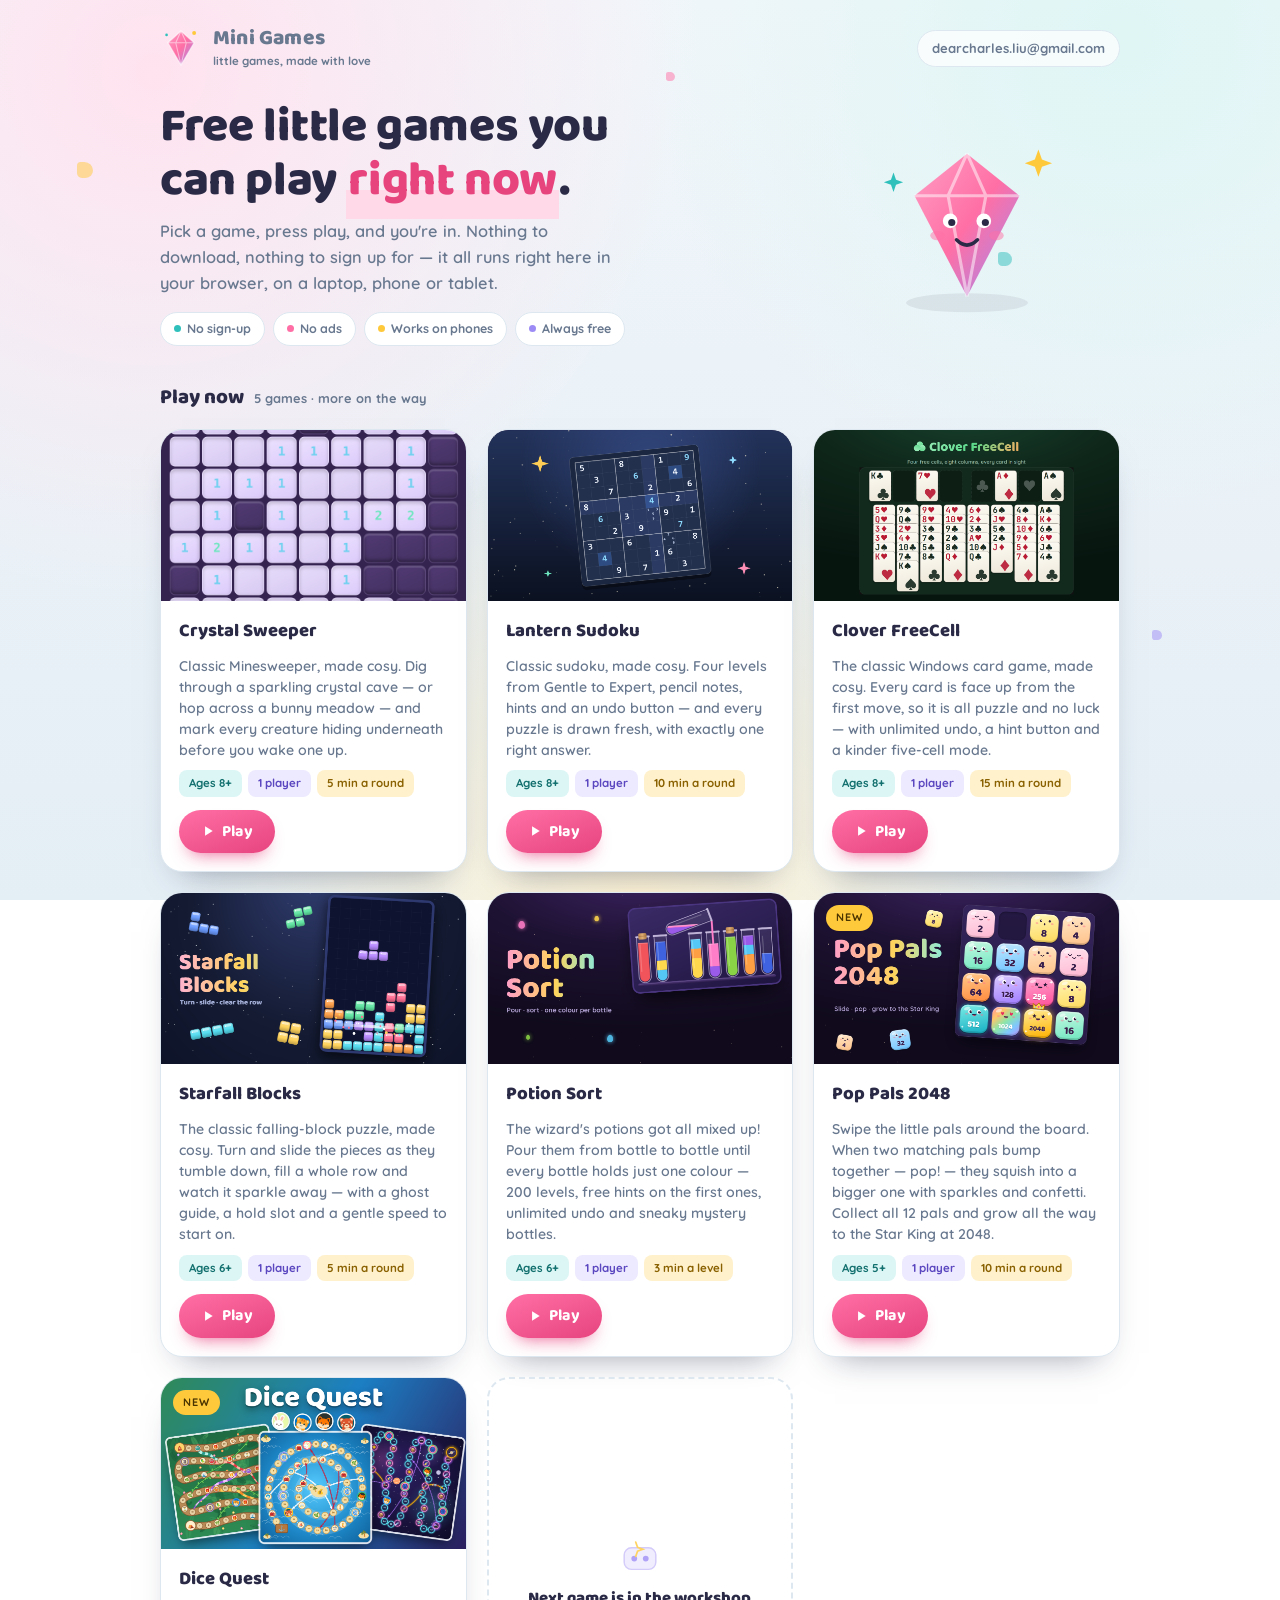
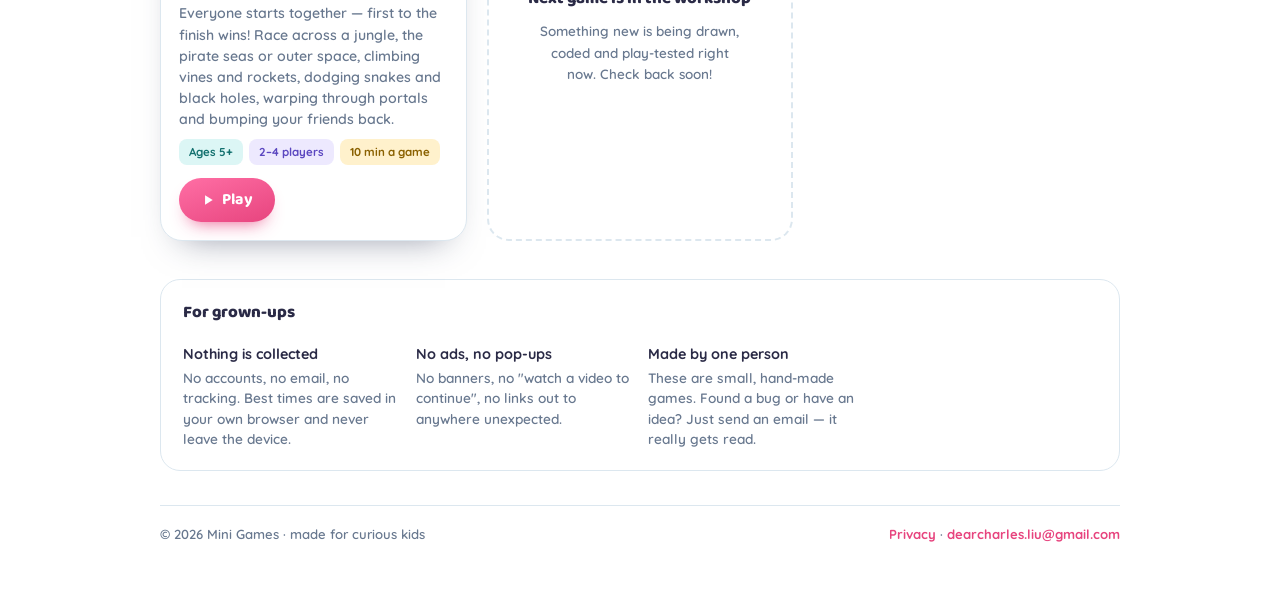
==== index.html @ 4cab84db "Add new game "Dice Quest": race-to-the-finish board game for 2–4 players Everyone starts together an" ====
<!doctype html>
<html lang="en">
<head>
<meta charset="utf-8">
<meta name="viewport" content="width=device-width, initial-scale=1, viewport-fit=cover">
<title>Mini Games — free little games to play right now</title>
<meta name="description" content="A tiny arcade of free browser games for curious kids. No sign-up, no ads, nothing to download — just pick a game and play.">
<meta name="theme-color" content="#F3F7FA">
<link rel="icon" href="/assets/favicon.png">
<link rel="manifest" href="/manifest.webmanifest">
<link rel="apple-touch-icon" href="/assets/favicon.png">
<link rel="canonical" href="https://games.dearcharles.cn/">
<meta property="og:type" content="website">
<meta property="og:title" content="Mini Games — free little games to play right now">
<meta property="og:description" content="A tiny arcade of free browser games for curious kids. No sign-up, no ads, nothing to download.">
<meta property="og:url" content="https://games.dearcharles.cn/">
<meta property="og:image" content="https://games.dearcharles.cn/assets/og-cover.png">
<meta name="twitter:card" content="summary_large_image">
<link rel="preconnect" href="https://fonts.googleapis.com">
<link rel="preconnect" href="https://fonts.gstatic.com" crossorigin>
<link href="https://fonts.googleapis.com/css2?family=Baloo+2:wght@600;700;800&family=Quicksand:wght@500;600;700&display=swap" rel="stylesheet">
<style>
  :root{
    --bg:#F1F6FA;
    --bg-deep:#E4EEF5;
    --card:#FFFFFF;
    --ink:#2A2A46;
    --muted:#68788F;
    --line:#DCE7EF;
    --pink:#FF6FA5;
    --pink-deep:#E7447E;
    --teal:#2FC0BC;
    --teal-soft:#DCF6F5;
    --sun:#FFC93C;
    --sun-soft:#FFF1CC;
    --lilac:#9D8BF5;
    --lilac-soft:#EDE9FE;
    --shadow:0 18px 34px -22px rgba(40,50,80,.55);
    --display:'Baloo 2', 'PingFang SC', 'Microsoft YaHei', system-ui, sans-serif;
    --body:'Quicksand', 'PingFang SC', 'Microsoft YaHei', system-ui, sans-serif;
    color-scheme:light;
  }

  *{ box-sizing:border-box; }
  html{ scroll-behavior:smooth; }
  body{
    margin:0;
    min-height:100vh;
    color:var(--ink);
    font-family:var(--body);
    font-weight:600;
    line-height:1.6;
    -webkit-font-smoothing:antialiased;
    background:
      radial-gradient(circle at 12% 8%, #FFE3EF 0%, transparent 38%),
      radial-gradient(circle at 88% 4%, #DFF6F5 0%, transparent 34%),
      radial-gradient(circle at 50% 100%, #FFF4D6 0%, transparent 42%),
      linear-gradient(180deg, var(--bg) 0%, var(--bg-deep) 100%);
    background-attachment:fixed;
  }

  /* floating confetti shapes, purely decorative */
  .confetti{ position:fixed; inset:0; pointer-events:none; z-index:0; overflow:hidden; }
  .confetti i{
    position:absolute; display:block; opacity:.5;
    border-radius:30% 70% 60% 40%;
  }
  @media (prefers-reduced-motion:no-preference){
    .confetti i{ animation:drift 9s ease-in-out infinite; }
  }
  @keyframes drift{
    0%,100%{ transform:translateY(0) rotate(0deg); }
    50%{ transform:translateY(-14px) rotate(12deg); }
  }

  .shell{ position:relative; z-index:1; max-width:1000px; margin:0 auto; padding:26px 20px 60px; }

  /* ---------- header ---------- */
  .masthead{ display:flex; align-items:center; justify-content:space-between; gap:16px; flex-wrap:wrap; }
  .brand{ display:flex; align-items:center; gap:11px; text-decoration:none; color:inherit; }
  .brand svg{ width:42px; height:42px; flex:none; }
  .brand b{ font-family:var(--display); font-weight:800; font-size:1.32rem; letter-spacing:.2px; }
  .brand span{ display:block; font-size:.72rem; color:var(--muted); font-weight:700; margin-top:-4px; }
  .masthead .mail{
    text-decoration:none; color:var(--muted); font-size:.82rem; font-weight:700;
    border:1px solid var(--line); background:rgba(255,255,255,.7);
    padding:7px 14px; border-radius:999px;
    transition:color .15s ease, border-color .15s ease, transform .15s ease;
  }
  .masthead .mail:hover{ color:var(--pink-deep); border-color:var(--pink); transform:translateY(-1px); }

  /* ---------- hero ---------- */
  .hero{
    margin:30px 0 8px;
    display:grid; grid-template-columns:1.35fr .65fr; gap:20px; align-items:center;
  }
  .hero h1{
    font-family:var(--display); font-weight:800;
    font-size:clamp(1.9rem, 5.2vw, 3rem); line-height:1.12; margin:0 0 10px;
    letter-spacing:-.4px; text-wrap:balance;
  }
  .hero h1 em{
    font-style:normal; color:var(--pink-deep);
    background:linear-gradient(180deg, transparent 62%, #FFD9E7 62%);
    padding:0 2px;
  }
  .hero p{ margin:0 0 16px; color:var(--muted); font-size:1.02rem; max-width:46ch; }
  .badges{ display:flex; flex-wrap:wrap; gap:8px; list-style:none; margin:0; padding:0; }
  .badges li{
    font-size:.78rem; font-weight:700; padding:6px 13px; border-radius:999px;
    background:#fff; border:1px solid var(--line); color:var(--muted);
    display:flex; align-items:center; gap:6px;
  }
  .badges li::before{ content:""; width:7px; height:7px; border-radius:50%; background:var(--teal); }
  .badges li:nth-child(2)::before{ background:var(--pink); }
  .badges li:nth-child(3)::before{ background:var(--sun); }
  .badges li:nth-child(4)::before{ background:var(--lilac); }
  .hero-art{ display:flex; justify-content:center; }
  .hero-art svg{ width:100%; max-width:210px; height:auto; }

  /* ---------- game grid ---------- */
  .row-title{
    display:flex; align-items:baseline; gap:10px; margin:36px 0 14px;
  }
  .row-title h2{ font-family:var(--display); font-weight:800; font-size:1.28rem; margin:0; }
  .row-title span{ font-size:.8rem; color:var(--muted); font-weight:700; }

  .grid{
    display:grid; gap:20px;
    grid-template-columns:repeat(auto-fill, minmax(280px, 1fr));
  }
  .game{
    background:var(--card); border:1px solid var(--line); border-radius:22px;
    overflow:hidden; box-shadow:var(--shadow);
    display:flex; flex-direction:column;
    text-decoration:none; color:inherit;
    transition:transform .18s ease, box-shadow .18s ease;
  }
  .game:hover{ transform:translateY(-5px) rotate(-.5deg); box-shadow:0 26px 40px -24px rgba(40,50,80,.6); }
  .game:focus-visible{ outline:3px solid var(--pink); outline-offset:3px; }
  .thumb{ position:relative; aspect-ratio:16/9; background:#241640; overflow:hidden; }
  .thumb img{ width:100%; height:100%; object-fit:cover; display:block; }
  .tag{
    position:absolute; top:12px; left:12px;
    font-size:.68rem; font-weight:700; letter-spacing:.08em; text-transform:uppercase;
    background:var(--sun); color:#4A3400; padding:4px 10px; border-radius:999px;
  }
  .game-body{ padding:16px 18px 18px; display:flex; flex-direction:column; gap:9px; flex:1; }
  .game-body h3{ font-family:var(--display); font-weight:800; font-size:1.15rem; margin:0; }
  .game-body p{ margin:0; font-size:.88rem; color:var(--muted); line-height:1.5; flex:1; }
  .facts{ display:flex; flex-wrap:wrap; gap:6px; list-style:none; margin:0; padding:0; }
  .facts li{
    font-size:.72rem; font-weight:700; padding:4px 10px; border-radius:8px;
    background:var(--teal-soft); color:#12706E;
  }
  .facts li:nth-child(2){ background:var(--lilac-soft); color:#5B47C0; }
  .facts li:nth-child(3){ background:var(--sun-soft); color:#8A6100; }
  .play{
    margin-top:4px; align-self:flex-start;
    background:linear-gradient(160deg, var(--pink) 0%, var(--pink-deep) 100%);
    color:#fff; font-family:var(--display); font-weight:700; font-size:1rem;
    padding:9px 22px; border-radius:999px;
    box-shadow:0 10px 18px -10px rgba(231,68,126,.9);
    display:inline-flex; align-items:center; gap:7px;
  }
  .game:hover .play{ transform:scale(1.03); }
  .play svg{ width:14px; height:14px; }

  .soon{
    border:2px dashed var(--line); background:rgba(255,255,255,.55); box-shadow:none;
    display:flex; flex-direction:column; align-items:center; justify-content:center;
    text-align:center; padding:34px 22px; gap:8px; min-height:230px;
  }
  .soon svg{ width:46px; height:46px; opacity:.8; }
  .soon h3{ font-family:var(--display); font-weight:800; font-size:1.05rem; margin:0; }
  .soon p{ margin:0; font-size:.84rem; color:var(--muted); max-width:26ch; }

  /* ---------- parents strip ---------- */
  .parents{
    margin-top:38px; background:#fff; border:1px solid var(--line);
    border-radius:20px; padding:20px 22px;
    display:grid; grid-template-columns:repeat(auto-fit,minmax(190px,1fr)); gap:16px;
  }
  .parents h2{
    grid-column:1/-1; font-family:var(--display); font-weight:800;
    font-size:1.05rem; margin:0;
  }
  .parents div p{ margin:0; font-size:.85rem; color:var(--muted); line-height:1.5; }
  .parents div b{ display:block; color:var(--ink); font-size:.9rem; margin-bottom:2px; }

  /* ---------- footer ---------- */
  footer{
    margin-top:34px; padding-top:18px; border-top:1px solid var(--line);
    display:flex; flex-wrap:wrap; gap:10px 18px; align-items:center; justify-content:space-between;
    font-size:.82rem; color:var(--muted);
  }
  footer a{ color:var(--pink-deep); text-decoration:none; font-weight:700; }
  footer a:hover{ text-decoration:underline; }

  @media (max-width:720px){
    .hero{ grid-template-columns:1fr; }
    .hero-art{ order:-1; }
    .hero-art svg{ max-width:150px; }
  }
</style>
</head>
<body>

<div class="confetti" aria-hidden="true">
  <i style="left:6%;top:18%;width:16px;height:16px;background:#FFC93C;animation-delay:.2s"></i>
  <i style="left:22%;top:64%;width:11px;height:11px;background:#FF6FA5;animation-delay:1.4s"></i>
  <i style="left:78%;top:28%;width:14px;height:14px;background:#2FC0BC;animation-delay:.8s"></i>
  <i style="left:90%;top:70%;width:10px;height:10px;background:#9D8BF5;animation-delay:2.1s"></i>
  <i style="left:52%;top:8%;width:9px;height:9px;background:#FF6FA5;animation-delay:1.1s"></i>
</div>

<div class="shell">

  <header class="masthead">
    <a class="brand" href="/">
      <svg viewBox="0 0 64 64" aria-hidden="true">
        <defs>
          <linearGradient id="gem" x1="0" y1="0" x2="1" y2="1">
            <stop offset="0" stop-color="#FF9EC4"/><stop offset="0.5" stop-color="#FF6FA5"/><stop offset="1" stop-color="#9D8BF5"/>
          </linearGradient>
        </defs>
        <path d="M32 6 L52 24 L32 58 L12 24 Z" fill="url(#gem)"/>
        <path d="M32 6 L52 24 L32 58 L12 24 Z" fill="none" stroke="#fff" stroke-opacity=".55" stroke-width="2"/>
        <path d="M12 24 H52 M32 6 L24 24 L32 58 M32 6 L40 24 L32 58" stroke="#fff" stroke-opacity=".5" stroke-width="1.6" fill="none"/>
        <circle cx="52" cy="9" r="3" fill="#FFC93C"/>
        <circle cx="10" cy="12" r="2" fill="#2FC0BC"/>
      </svg>
      <span>
        <b>Mini Games</b>
        <span>little games, made with love</span>
      </span>
    </a>
    <a class="mail" href="mailto:dearcharles.liu@gmail.com">dearcharles.liu@gmail.com</a>
  </header>

  <section class="hero">
    <div>
      <h1>Free little games you can play <em>right now</em>.</h1>
      <p>Pick a game, press play, and you're in. Nothing to download, nothing to sign up for — it all runs right here in your browser, on a laptop, phone or tablet.</p>
      <ul class="badges">
        <li>No sign-up</li>
        <li>No ads</li>
        <li>Works on phones</li>
        <li>Always free</li>
      </ul>
    </div>
    <div class="hero-art">
      <svg viewBox="0 0 200 200" aria-hidden="true">
        <ellipse cx="100" cy="176" rx="58" ry="9" fill="#2A2A46" opacity=".08"/>
        <path d="M100 34 L150 74 L100 170 L50 74 Z" fill="url(#gem)"/>
        <path d="M50 74 H150 M100 34 L82 74 L100 170 M100 34 L118 74 L100 170" stroke="#fff" stroke-opacity=".5" stroke-width="3" fill="none"/>
        <circle cx="84" cy="98" r="7" fill="#fff"/><circle cx="116" cy="98" r="7" fill="#fff"/>
        <circle cx="85.5" cy="99.5" r="3.4" fill="#2A2A46"/><circle cx="117.5" cy="99.5" r="3.4" fill="#2A2A46"/>
        <path d="M90 116 Q100 126 110 116" stroke="#2A2A46" stroke-width="3.4" fill="none" stroke-linecap="round"/>
        <ellipse cx="72" cy="112" rx="7" ry="4.5" fill="#FF6FA5" opacity=".5"/>
        <ellipse cx="128" cy="112" rx="7" ry="4.5" fill="#FF6FA5" opacity=".5"/>
        <path d="M168 30 l3.4 9.6 9.6 3.4 -9.6 3.4 -3.4 9.6 -3.4 -9.6 -9.6 -3.4 9.6 -3.4 Z" fill="#FFC93C"/>
        <path d="M30 52 l2.4 6.8 6.8 2.4 -6.8 2.4 -2.4 6.8 -2.4 -6.8 -6.8 -2.4 6.8 -2.4 Z" fill="#2FC0BC"/>
      </svg>
    </div>
  </section>

  <div class="row-title">
    <h2>Play now</h2>
    <span>5 games · more on the way</span>
  </div>

  <div class="grid">

    <a class="game" href="/games/crystal-sweeper/">
      <div class="thumb">
        <img src="/games/crystal-sweeper/cover.png" alt="A crystal cave grid of purple stone tiles with coloured numbers" width="1200" height="675" loading="lazy">
      </div>
      <div class="game-body">
        <h3>Crystal Sweeper</h3>
        <p>Classic Minesweeper, made cosy. Dig through a sparkling crystal cave — or hop across a bunny meadow — and mark every creature hiding underneath before you wake one up.</p>
        <ul class="facts">
          <li>Ages 8+</li>
          <li>1 player</li>
          <li>5 min a round</li>
        </ul>
        <span class="play">
          <svg viewBox="0 0 24 24" aria-hidden="true"><path d="M7 4 L20 12 L7 20 Z" fill="currentColor"/></svg>
          Play
        </span>
      </div>
    </a>

    <a class="game" href="/games/sudoku/">
      <div class="thumb">
        <img src="/games/sudoku/cover.png" alt="A sudoku grid tipped at an angle under a starry night sky, one row and column lit up" width="1200" height="675" loading="lazy">
      </div>
      <div class="game-body">
        <h3>Lantern Sudoku</h3>
        <p>Classic sudoku, made cosy. Four levels from Gentle to Expert, pencil notes, hints and an undo button — and every puzzle is drawn fresh, with exactly one right answer.</p>
        <ul class="facts">
          <li>Ages 8+</li>
          <li>1 player</li>
          <li>10 min a round</li>
        </ul>
        <span class="play">
          <svg viewBox="0 0 24 24" aria-hidden="true"><path d="M7 4 L20 12 L7 20 Z" fill="currentColor"/></svg>
          Play
        </span>
      </div>
    </a>

    <a class="game" href="/games/freecell/">
      <div class="thumb">
        <img src="/games/freecell/cover.png" alt="A green felt FreeCell table: four free cells, four home piles and eight columns of cards" width="1200" height="675" loading="lazy">
      </div>
      <div class="game-body">
        <h3>Clover FreeCell</h3>
        <p>The classic Windows card game, made cosy. Every card is face up from the first move, so it is all puzzle and no luck — with unlimited undo, a hint button and a kinder five-cell mode.</p>
        <ul class="facts">
          <li>Ages 8+</li>
          <li>1 player</li>
          <li>15 min a round</li>
        </ul>
        <span class="play">
          <svg viewBox="0 0 24 24" aria-hidden="true"><path d="M7 4 L20 12 L7 20 Z" fill="currentColor"/></svg>
          Play
        </span>
      </div>
    </a>

    <a class="game" href="/games/starfall-blocks/">
      <div class="thumb">
        <img src="/games/starfall-blocks/cover.png" alt="A tilted night-sky game board stacked with glossy candy-coloured blocks, one row sparkling away" width="1200" height="675" loading="lazy">
      </div>
      <div class="game-body">
        <h3>Starfall Blocks</h3>
        <p>The classic falling-block puzzle, made cosy. Turn and slide the pieces as they tumble down, fill a whole row and watch it sparkle away — with a ghost guide, a hold slot and a gentle speed to start on.</p>
        <ul class="facts">
          <li>Ages 6+</li>
          <li>1 player</li>
          <li>5 min a round</li>
        </ul>
        <span class="play">
          <svg viewBox="0 0 24 24" aria-hidden="true"><path d="M7 4 L20 12 L7 20 Z" fill="currentColor"/></svg>
          Play
        </span>
      </div>
    </a>

    <a class="game" href="/games/potion-sort/">
      <div class="thumb">
        <img src="/games/potion-sort/cover.png" alt="A tilted shelf of glass bottles filled with layers of coloured potion, one bottle pouring pink into another" width="1200" height="675" loading="lazy">
      </div>
      <div class="game-body">
        <h3>Potion Sort</h3>
        <p>The wizard's potions got all mixed up! Pour them from bottle to bottle until every bottle holds just one colour — 200 levels, free hints on the first ones, unlimited undo and sneaky mystery bottles.</p>
        <ul class="facts">
          <li>Ages 6+</li>
          <li>1 player</li>
          <li>3 min a level</li>
        </ul>
        <span class="play">
          <svg viewBox="0 0 24 24" aria-hidden="true"><path d="M7 4 L20 12 L7 20 Z" fill="currentColor"/></svg>
          Play
        </span>
      </div>
    </a>

    <a class="game" href="/games/pop-pals-2048/">
      <div class="thumb">
        <img src="/games/pop-pals-2048/cover.png" alt="A tilted board of cute candy-coloured number tiles with smiling faces, a crowned golden 2048 tile in the corner" width="1200" height="675" loading="lazy">
        <span class="tag">New</span>
      </div>
      <div class="game-body">
        <h3>Pop Pals 2048</h3>
        <p>Swipe the little pals around the board. When two matching pals bump together — pop! — they squish into a bigger one with sparkles and confetti. Collect all 12 pals and grow all the way to the Star King at 2048.</p>
        <ul class="facts">
          <li>Ages 5+</li>
          <li>1 player</li>
          <li>10 min a round</li>
        </ul>
        <span class="play">
          <svg viewBox="0 0 24 24" aria-hidden="true"><path d="M7 4 L20 12 L7 20 Z" fill="currentColor"/></svg>
          Play
        </span>
      </div>
    </a>

    <a class="game" href="/games/dice-quest/">
      <div class="thumb">
        <img src="/games/dice-quest/cover.png" alt="Three colourful race boards side by side: a jungle trail with snakes and vines, a spiral of islands in a pirate sea, and a glowing route through outer space" width="1200" height="675" loading="lazy">
        <span class="tag">New</span>
      </div>
      <div class="game-body">
        <h3>Dice Quest</h3>
        <p>Everyone starts together — first to the finish wins! Race across a jungle, the pirate seas or outer space, climbing vines and rockets, dodging snakes and black holes, warping through portals and bumping your friends back.</p>
        <ul class="facts">
          <li>Ages 5+</li>
          <li>2–4 players</li>
          <li>10 min a game</li>
        </ul>
        <span class="play">
          <svg viewBox="0 0 24 24" aria-hidden="true"><path d="M7 4 L20 12 L7 20 Z" fill="currentColor"/></svg>
          Play
        </span>
      </div>
    </a>

    <div class="game soon">
      <svg viewBox="0 0 64 64" aria-hidden="true">
        <rect x="10" y="22" width="44" height="30" rx="10" fill="#EDE9FE" stroke="#C9BEF9" stroke-width="2"/>
        <circle cx="24" cy="37" r="4" fill="#9D8BF5"/><circle cx="40" cy="37" r="4" fill="#9D8BF5"/>
        <path d="M26 14 l2.6 7.4 7.4 2.6 -7.4 2.6 -2.6 7.4" fill="none" stroke="#FFC93C" stroke-width="2.4" stroke-linecap="round"/>
      </svg>
      <h3>Next game is in the workshop</h3>
      <p>Something new is being drawn, coded and play-tested right now. Check back soon!</p>
    </div>

  </div>

  <section class="parents">
    <h2>For grown-ups</h2>
    <div>
      <b>Nothing is collected</b>
      <p>No accounts, no email, no tracking. Best times are saved in your own browser and never leave the device.</p>
    </div>
    <div>
      <b>No ads, no pop-ups</b>
      <p>No banners, no "watch a video to continue", no links out to anywhere unexpected.</p>
    </div>
    <div>
      <b>Made by one person</b>
      <p>These are small, hand-made games. Found a bug or have an idea? Just send an email — it really gets read.</p>
    </div>
  </section>

  <footer>
    <span>© <span id="year">2026</span> Mini Games · made for curious kids</span>
    <span><a href="/privacy.html">Privacy</a> · <a href="mailto:dearcharles.liu@gmail.com">dearcharles.liu@gmail.com</a></span>
  </footer>

</div>

<script>document.getElementById('year').textContent = new Date().getFullYear();</script>
<script>if ('serviceWorker' in navigator) window.addEventListener('load', function(){ navigator.serviceWorker.register('/sw.js').catch(function(){}); });</script>
</body>
</html>
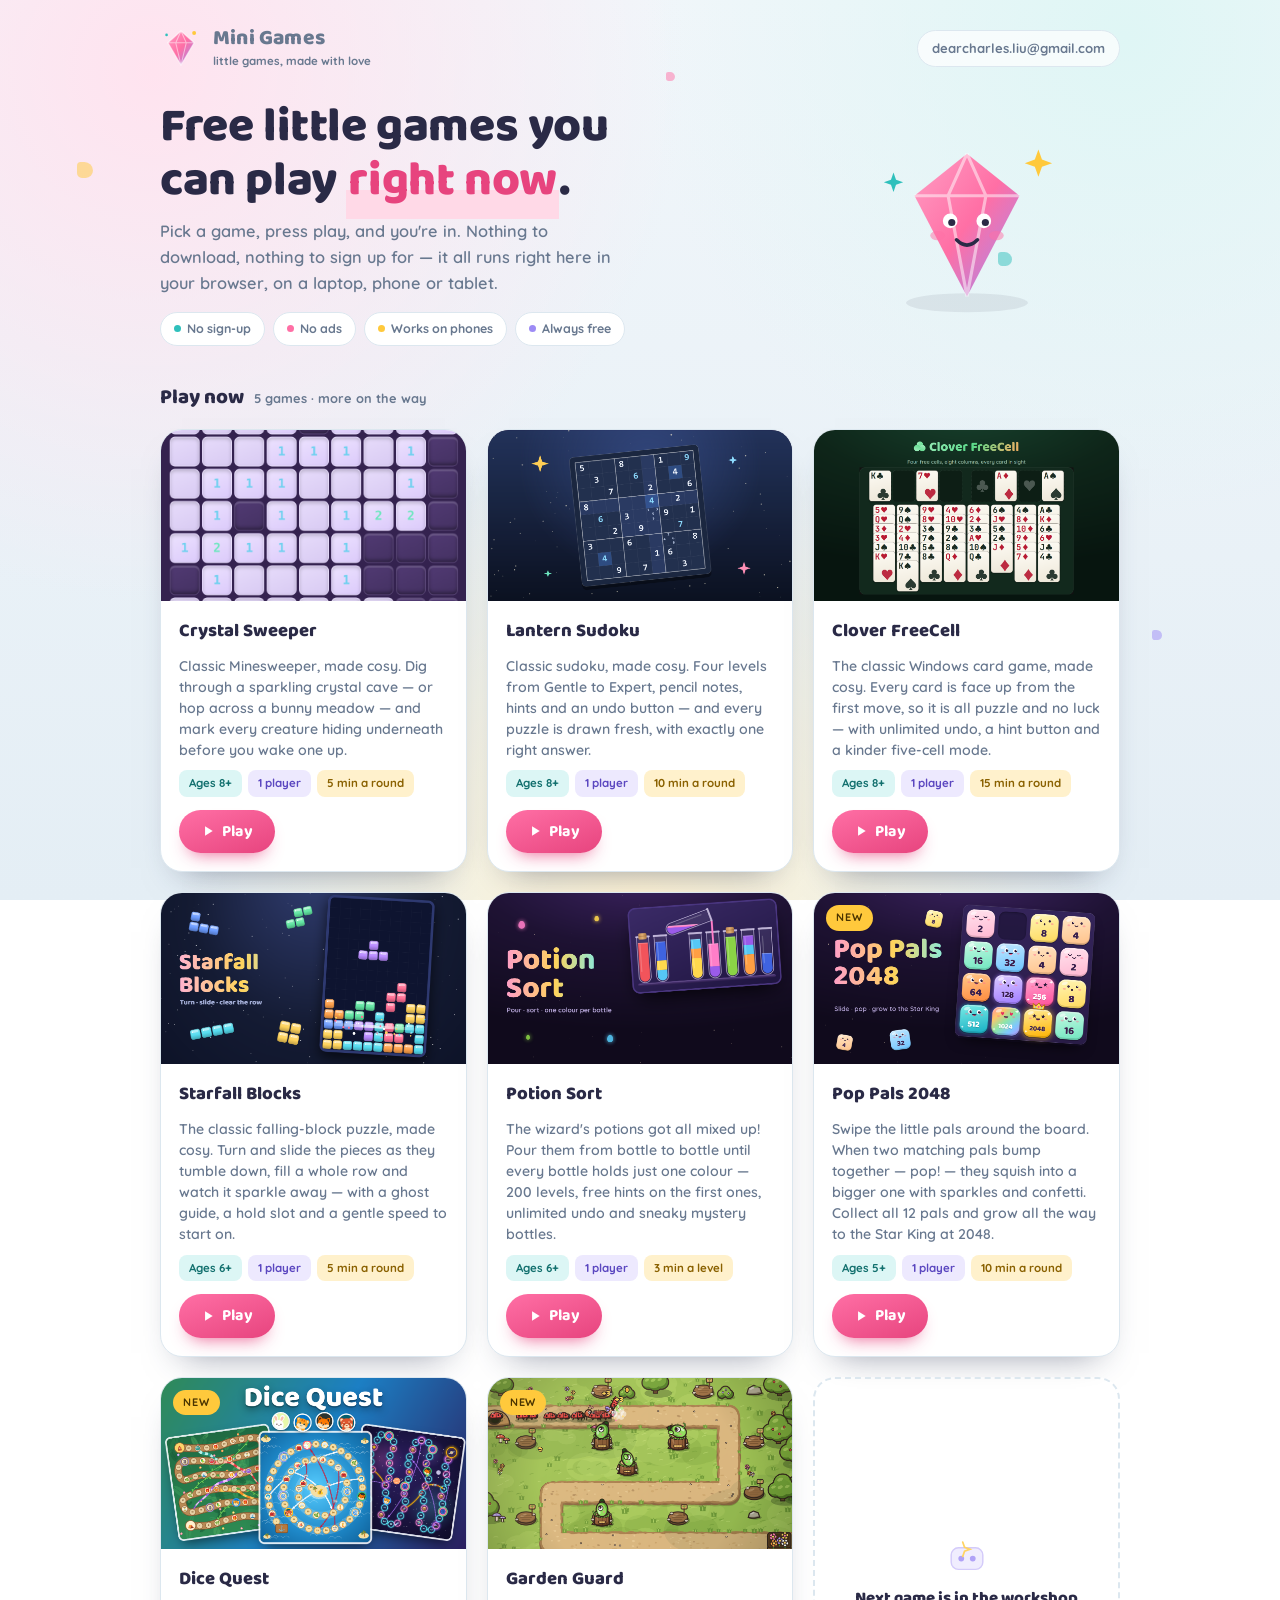
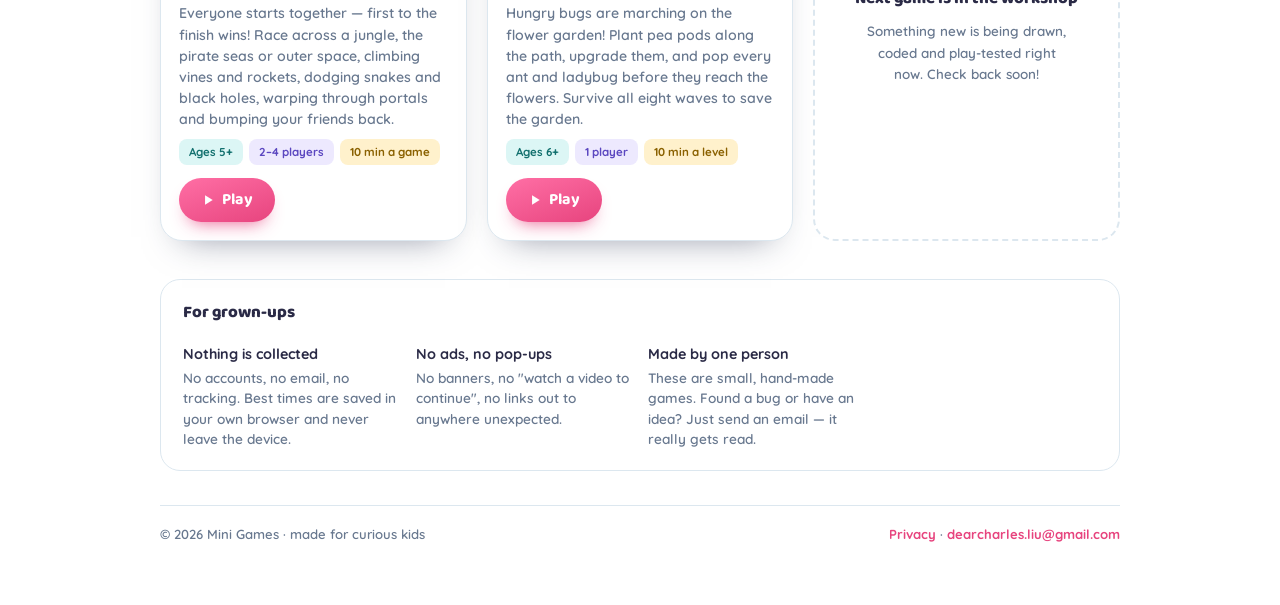
==== commit f8977fca: "Refactor code structure for improved readability and maintainability" ====
--- a/index.html
+++ b/index.html
@@ -407,6 +407,26 @@
       </div>
     </a>
 
+    <a class="game" href="/games/garden-guard/">
+      <div class="thumb">
+        <img src="/games/garden-guard/cover.png" alt="A sunny garden path where a line of red ladybugs marches past smiling green pea-pod towers in wooden barrels, heading for a box of flowers" width="1200" height="675" loading="lazy">
+        <span class="tag">New</span>
+      </div>
+      <div class="game-body">
+        <h3>Garden Guard</h3>
+        <p>Hungry bugs are marching on the flower garden! Plant pea pods along the path, upgrade them, and pop every ant and ladybug before they reach the flowers. Survive all eight waves to save the garden.</p>
+        <ul class="facts">
+          <li>Ages 6+</li>
+          <li>1 player</li>
+          <li>10 min a level</li>
+        </ul>
+        <span class="play">
+          <svg viewBox="0 0 24 24" aria-hidden="true"><path d="M7 4 L20 12 L7 20 Z" fill="currentColor"/></svg>
+          Play
+        </span>
+      </div>
+    </a>
+
     <div class="game soon">
       <svg viewBox="0 0 64 64" aria-hidden="true">
         <rect x="10" y="22" width="44" height="30" rx="10" fill="#EDE9FE" stroke="#C9BEF9" stroke-width="2"/>
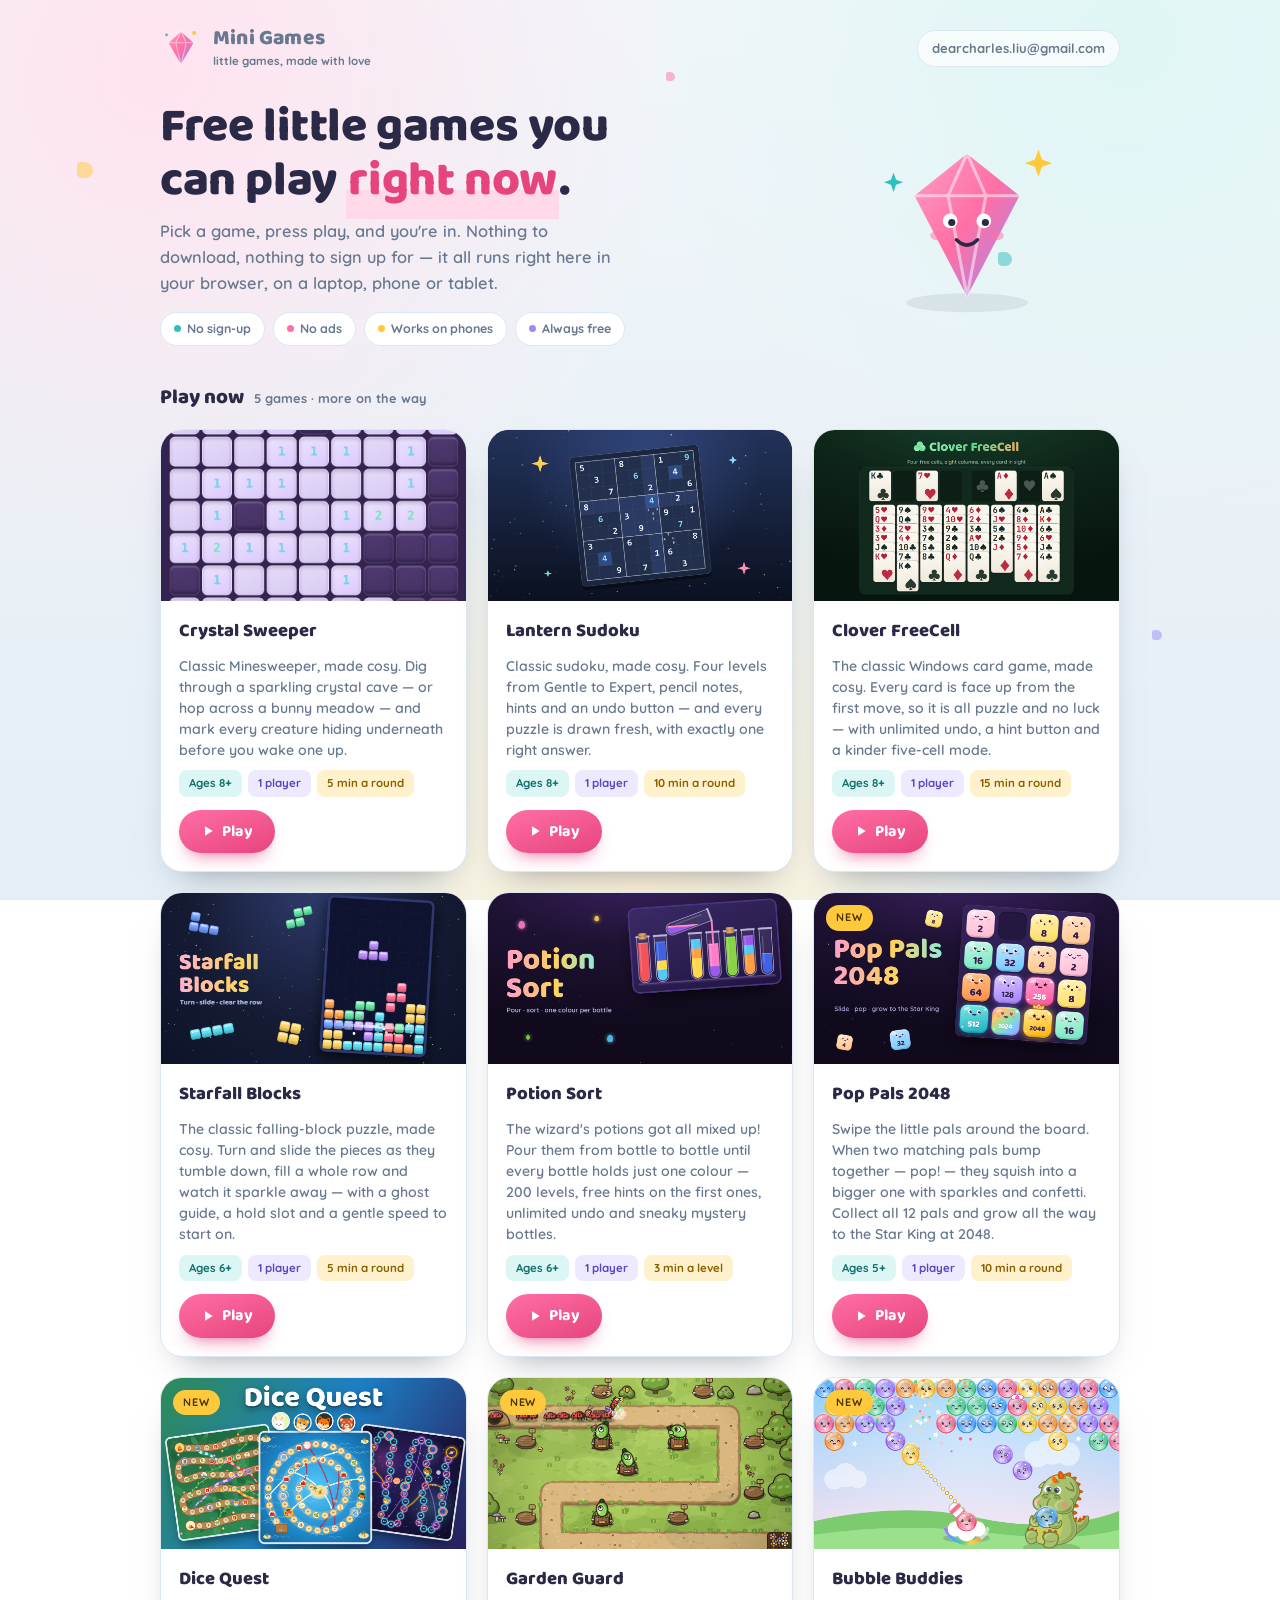
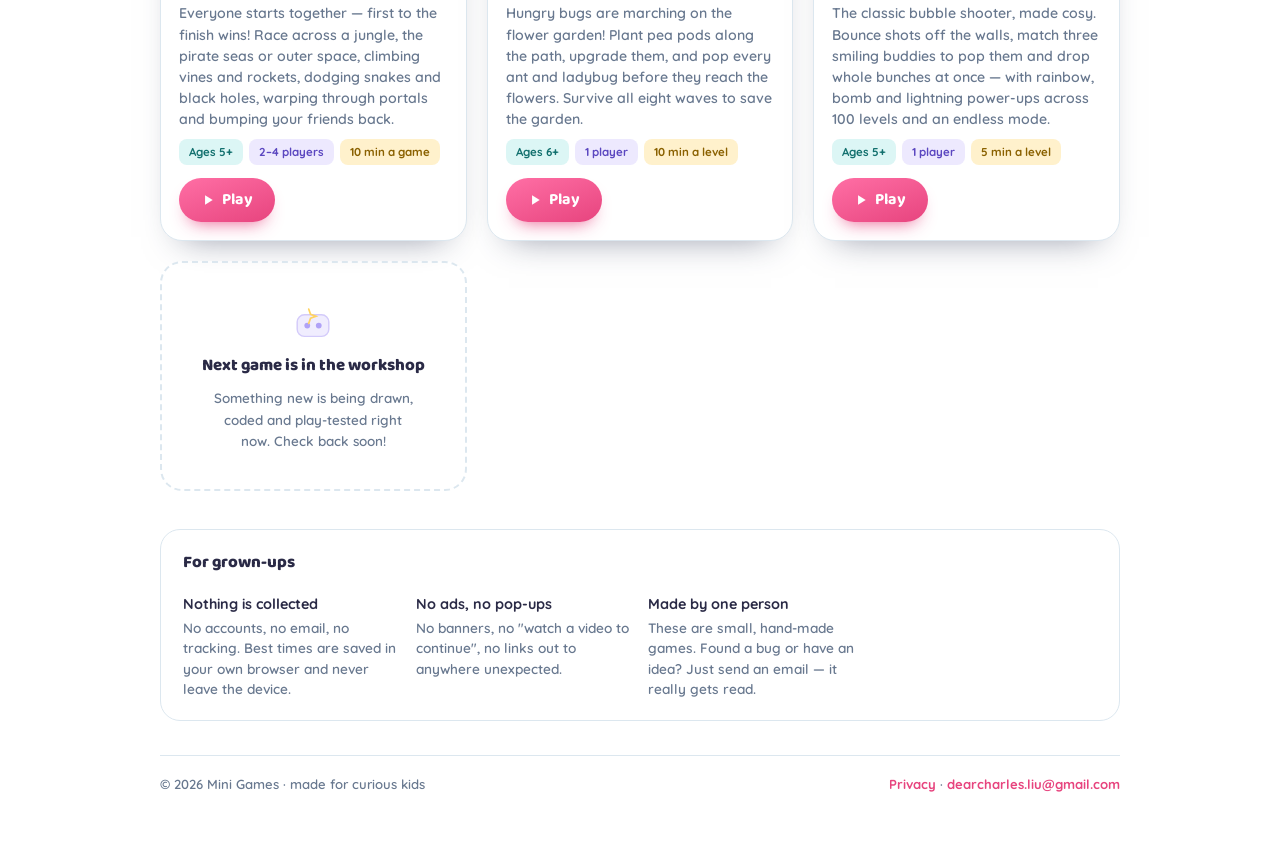
==== commit 318951bb: "Add Bubble Buddies bubble shooter (100 levels + endless, glass bubbles, Dino) - Hex-grid bubble shoo" ====
--- a/index.html
+++ b/index.html
@@ -427,6 +427,26 @@
       </div>
     </a>
 
+    <a class="game" href="/games/bubble-buddies/">
+      <div class="thumb">
+        <img src="/games/bubble-buddies/cover.png" alt="Rows of round, smiling bubble buddies in pink, orange, yellow, green, blue and purple hang from a fluffy cloud, while a chain of them bursts into sparkles above a little launcher" width="1200" height="675" loading="lazy">
+        <span class="tag">New</span>
+      </div>
+      <div class="game-body">
+        <h3>Bubble Buddies</h3>
+        <p>The classic bubble shooter, made cosy. Bounce shots off the walls, match three smiling buddies to pop them and drop whole bunches at once — with rainbow, bomb and lightning power-ups across 100 levels and an endless mode.</p>
+        <ul class="facts">
+          <li>Ages 5+</li>
+          <li>1 player</li>
+          <li>5 min a level</li>
+        </ul>
+        <span class="play">
+          <svg viewBox="0 0 24 24" aria-hidden="true"><path d="M7 4 L20 12 L7 20 Z" fill="currentColor"/></svg>
+          Play
+        </span>
+      </div>
+    </a>
+
     <div class="game soon">
       <svg viewBox="0 0 64 64" aria-hidden="true">
         <rect x="10" y="22" width="44" height="30" rx="10" fill="#EDE9FE" stroke="#C9BEF9" stroke-width="2"/>
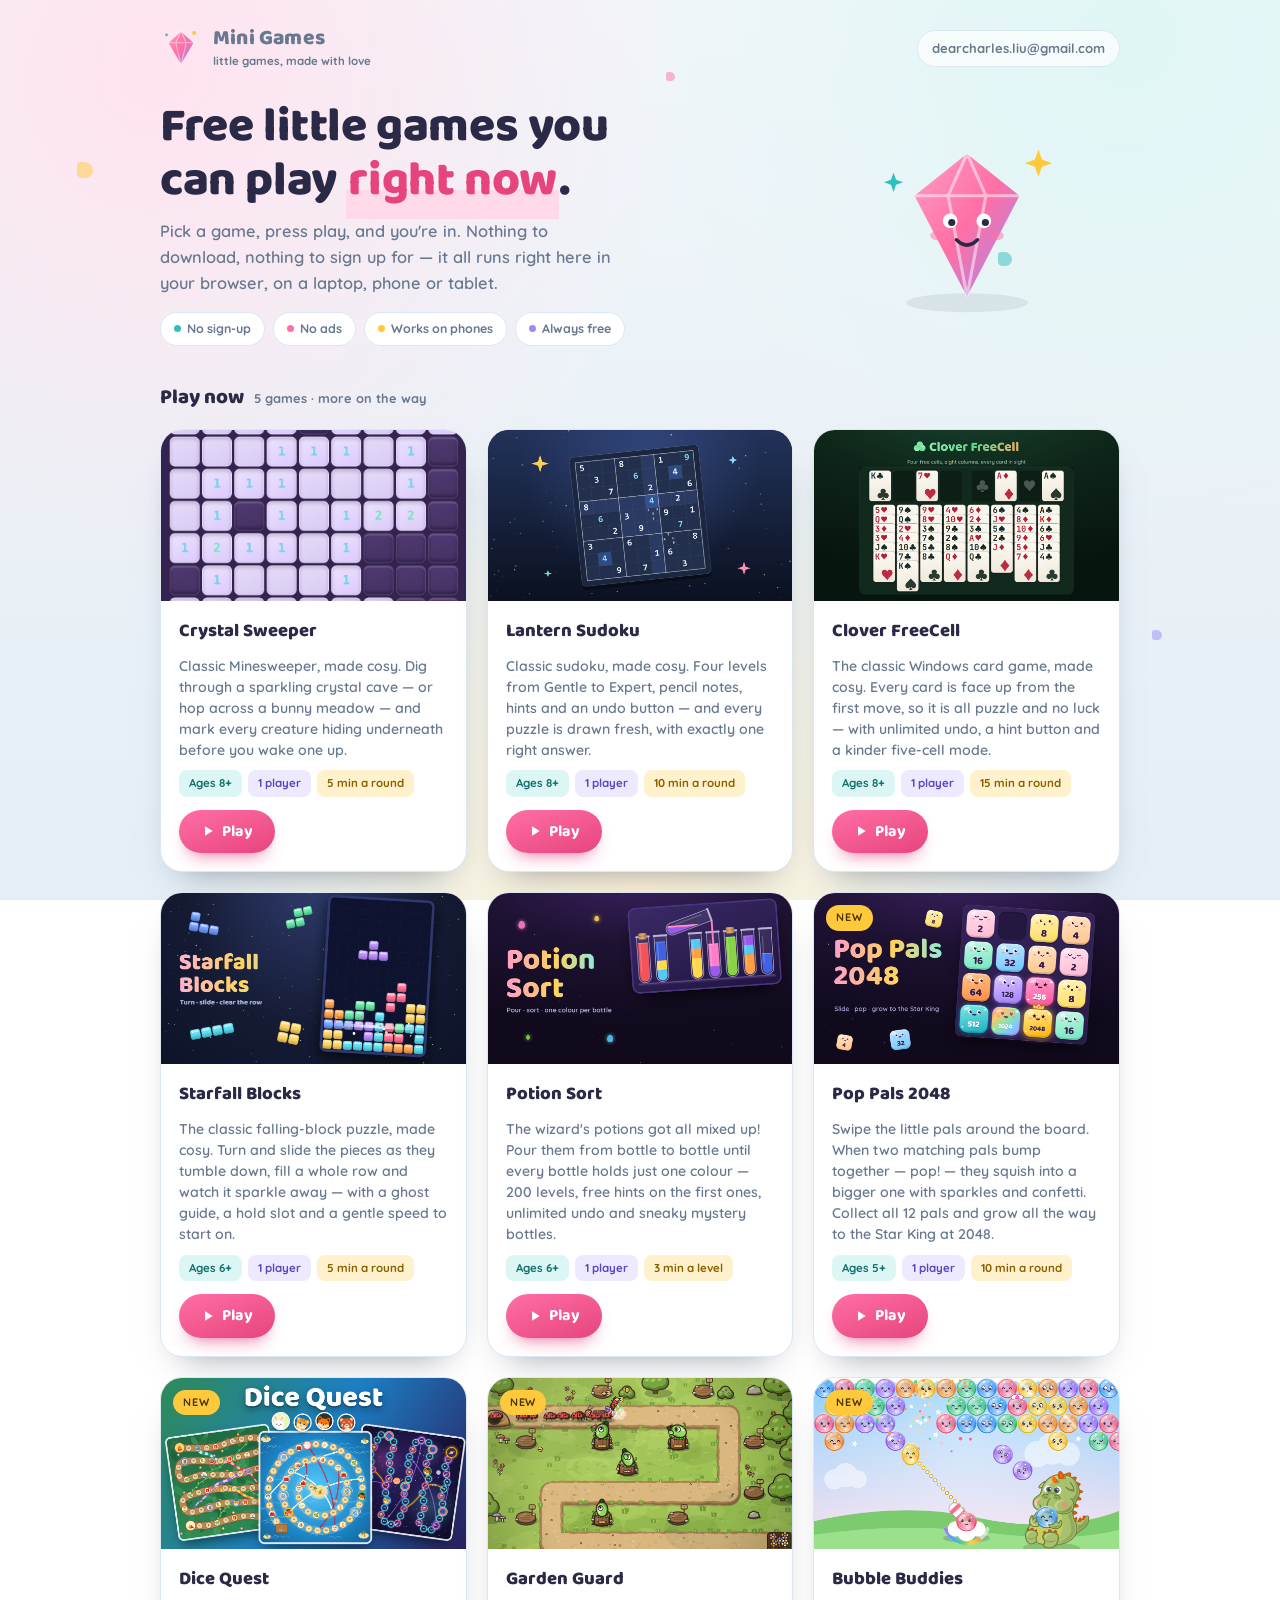
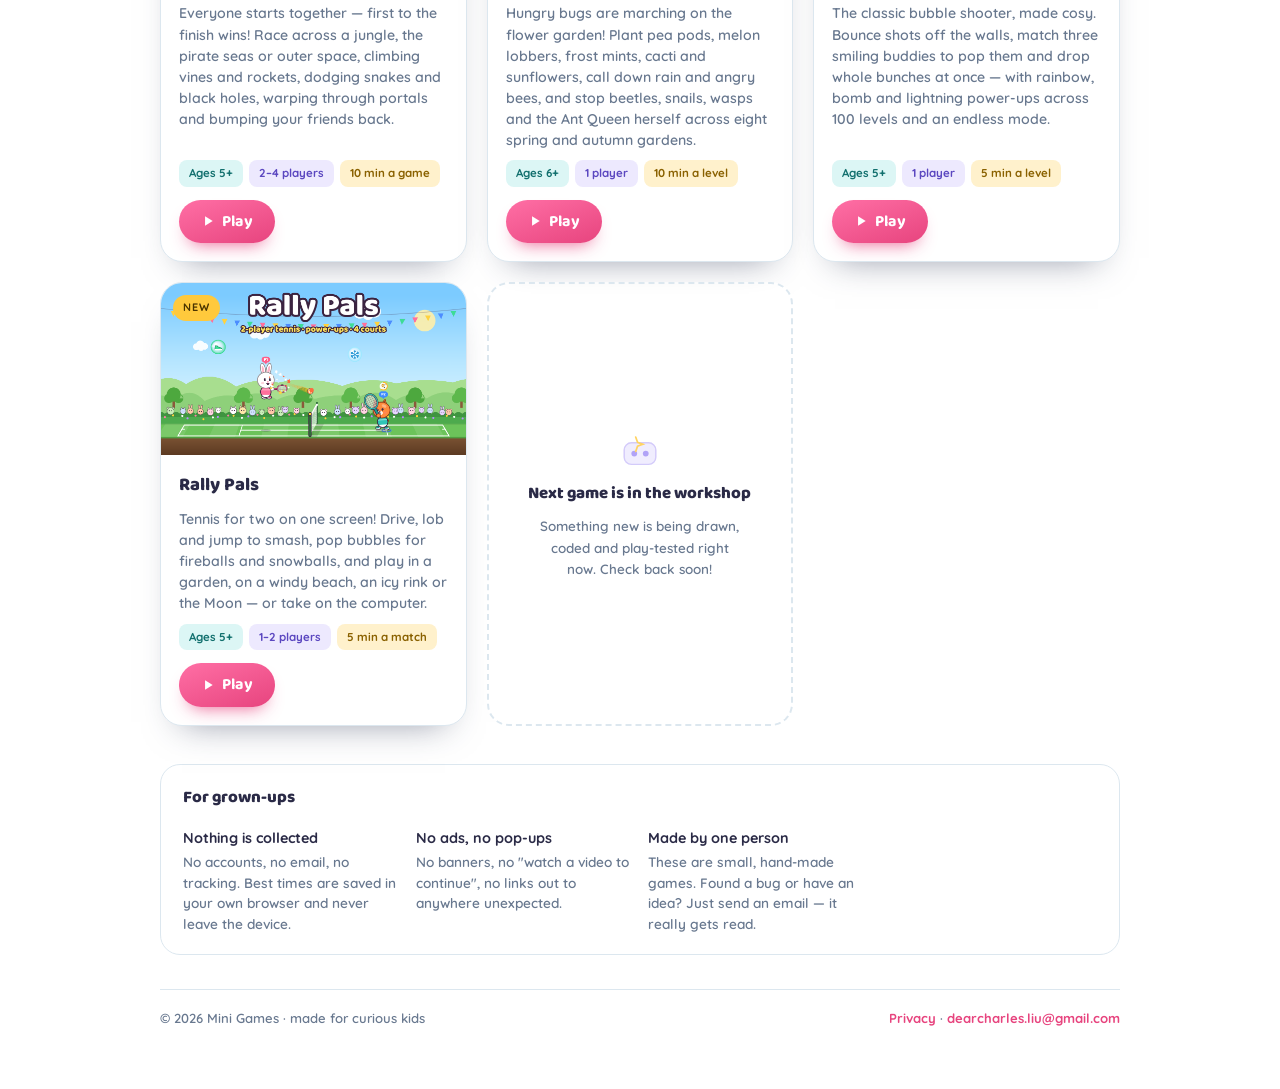
==== commit 3d6d7a00: "Add Rally Pals tennis game; expand Garden Guard to two chapters - Rally Pals: two-player same-screen" ====
--- a/index.html
+++ b/index.html
@@ -414,7 +414,7 @@
       </div>
       <div class="game-body">
         <h3>Garden Guard</h3>
-        <p>Hungry bugs are marching on the flower garden! Plant pea pods along the path, upgrade them, and pop every ant and ladybug before they reach the flowers. Survive all eight waves to save the garden.</p>
+        <p>Hungry bugs are marching on the flower garden! Plant pea pods, melon lobbers, frost mints, cacti and sunflowers, call down rain and angry bees, and stop beetles, snails, wasps and the Ant Queen herself across eight spring and autumn gardens.</p>
         <ul class="facts">
           <li>Ages 6+</li>
           <li>1 player</li>
@@ -439,6 +439,26 @@
           <li>Ages 5+</li>
           <li>1 player</li>
           <li>5 min a level</li>
+        </ul>
+        <span class="play">
+          <svg viewBox="0 0 24 24" aria-hidden="true"><path d="M7 4 L20 12 L7 20 Z" fill="currentColor"/></svg>
+          Play
+        </span>
+      </div>
+    </a>
+
+    <a class="game" href="/games/rally-pals/">
+      <div class="thumb">
+        <img src="/games/rally-pals/cover.png" alt="A white bunny in a pink shirt leaps to smash a flaming tennis ball over the net at a fox in a teal shirt, on a grass court with bunting and a crowd of little animal fans" width="1200" height="675" loading="lazy">
+        <span class="tag">New</span>
+      </div>
+      <div class="game-body">
+        <h3>Rally Pals</h3>
+        <p>Tennis for two on one screen! Drive, lob and jump to smash, pop bubbles for fireballs and snowballs, and play in a garden, on a windy beach, an icy rink or the Moon — or take on the computer.</p>
+        <ul class="facts">
+          <li>Ages 5+</li>
+          <li>1–2 players</li>
+          <li>5 min a match</li>
         </ul>
         <span class="play">
           <svg viewBox="0 0 24 24" aria-hidden="true"><path d="M7 4 L20 12 L7 20 Z" fill="currentColor"/></svg>
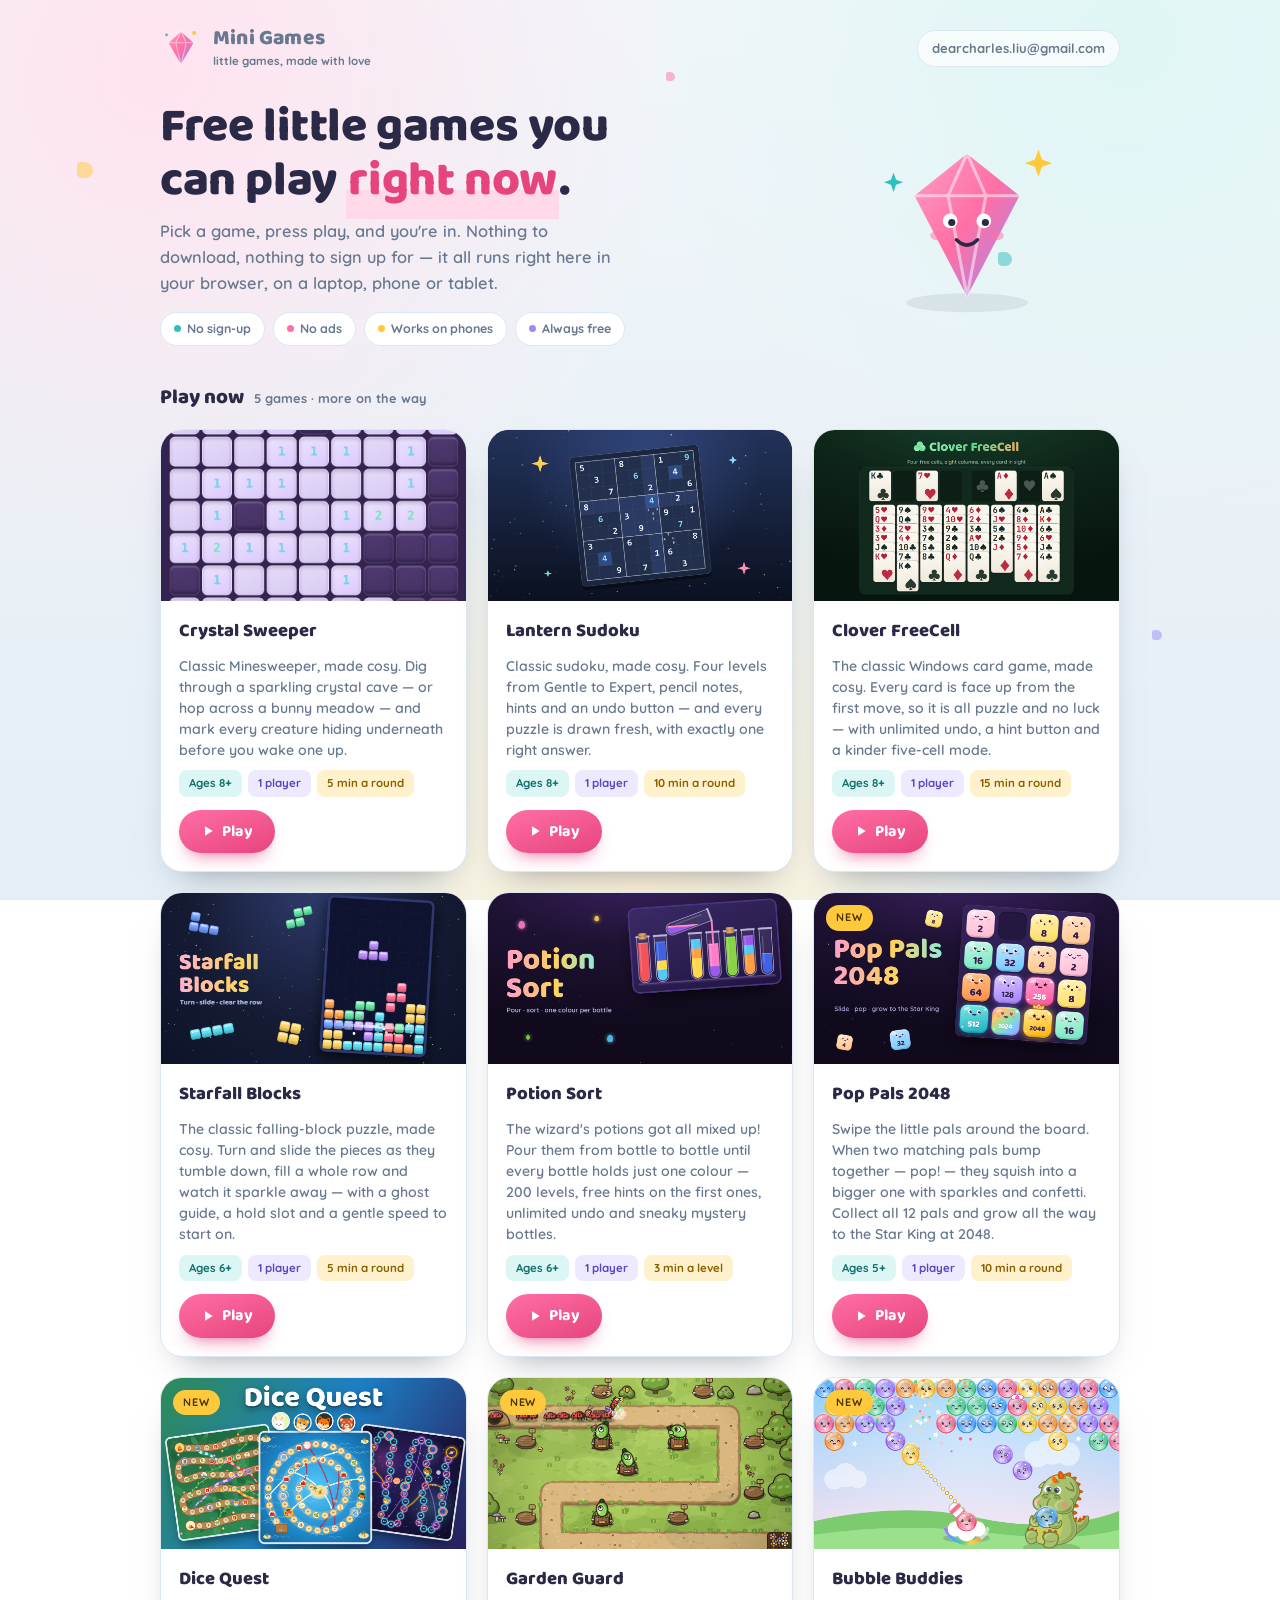
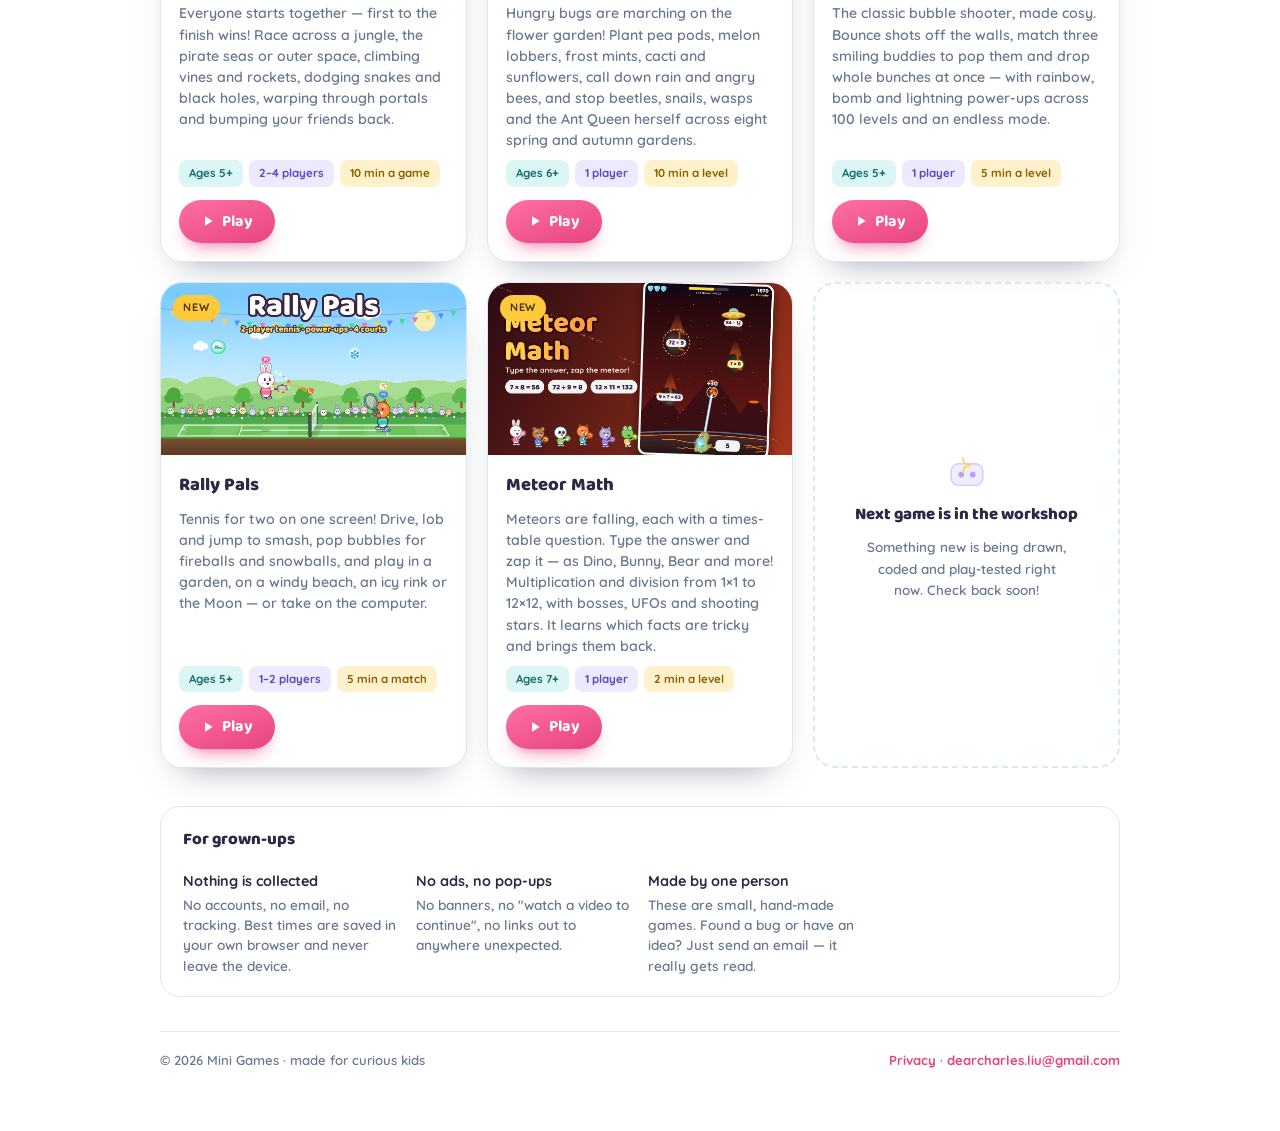
==== commit 5f41ec7b: "Add Meteor Math times-table game - Meteor Math: multiplication/division practice for the 1–12 tables" ====
--- a/index.html
+++ b/index.html
@@ -467,6 +467,26 @@
       </div>
     </a>
 
+    <a class="game" href="/games/meteor-math/">
+      <div class="thumb">
+        <img src="/games/meteor-math/cover.png" alt="The words Meteor Math above a row of animal heroes (bunny, bear, panda, fox, kitty, frog), beside a game screen where a little green dragon zaps a falling times-table meteor over a volcano planet" width="1200" height="675" loading="lazy">
+        <span class="tag">New</span>
+      </div>
+      <div class="game-body">
+        <h3>Meteor Math</h3>
+        <p>Meteors are falling, each with a times-table question. Type the answer and zap it — as Dino, Bunny, Bear and more! Multiplication and division from 1×1 to 12×12, with bosses, UFOs and shooting stars. It learns which facts are tricky and brings them back.</p>
+        <ul class="facts">
+          <li>Ages 7+</li>
+          <li>1 player</li>
+          <li>2 min a level</li>
+        </ul>
+        <span class="play">
+          <svg viewBox="0 0 24 24" aria-hidden="true"><path d="M7 4 L20 12 L7 20 Z" fill="currentColor"/></svg>
+          Play
+        </span>
+      </div>
+    </a>
+
     <div class="game soon">
       <svg viewBox="0 0 64 64" aria-hidden="true">
         <rect x="10" y="22" width="44" height="30" rx="10" fill="#EDE9FE" stroke="#C9BEF9" stroke-width="2"/>
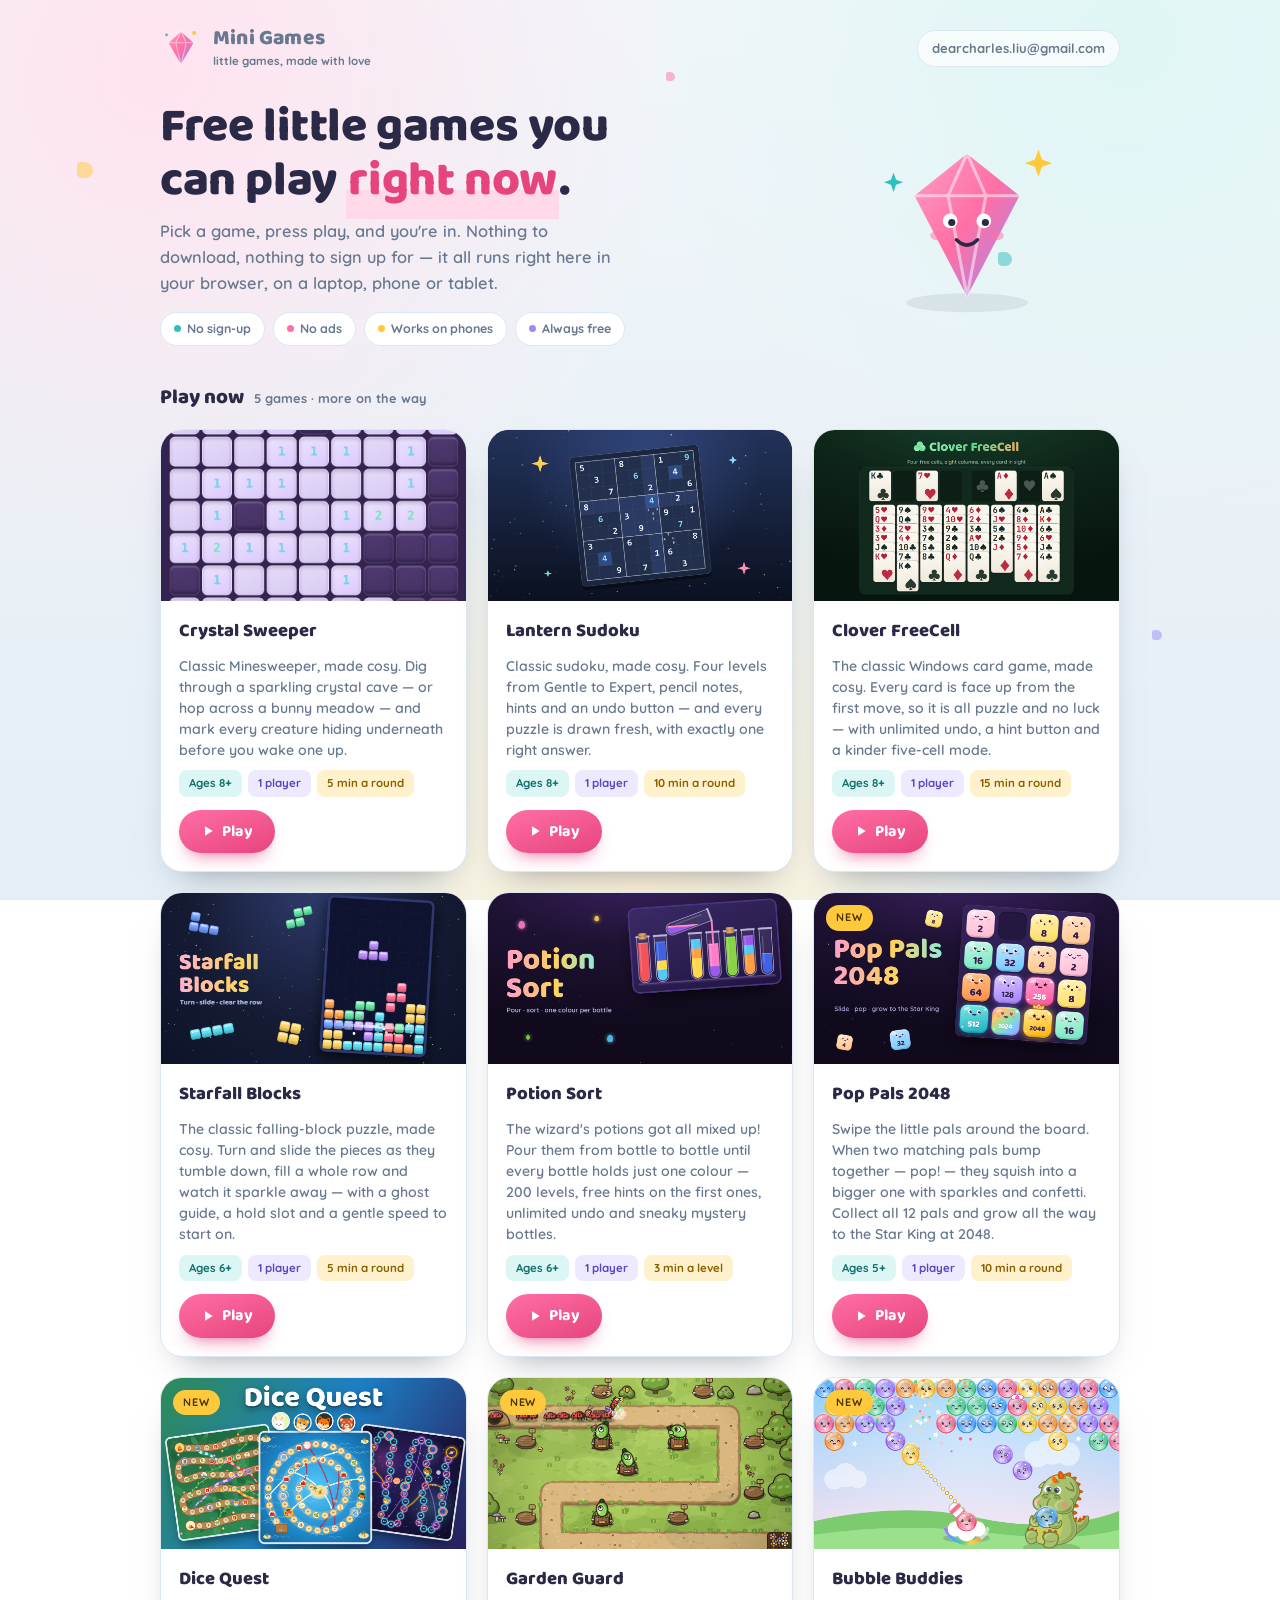
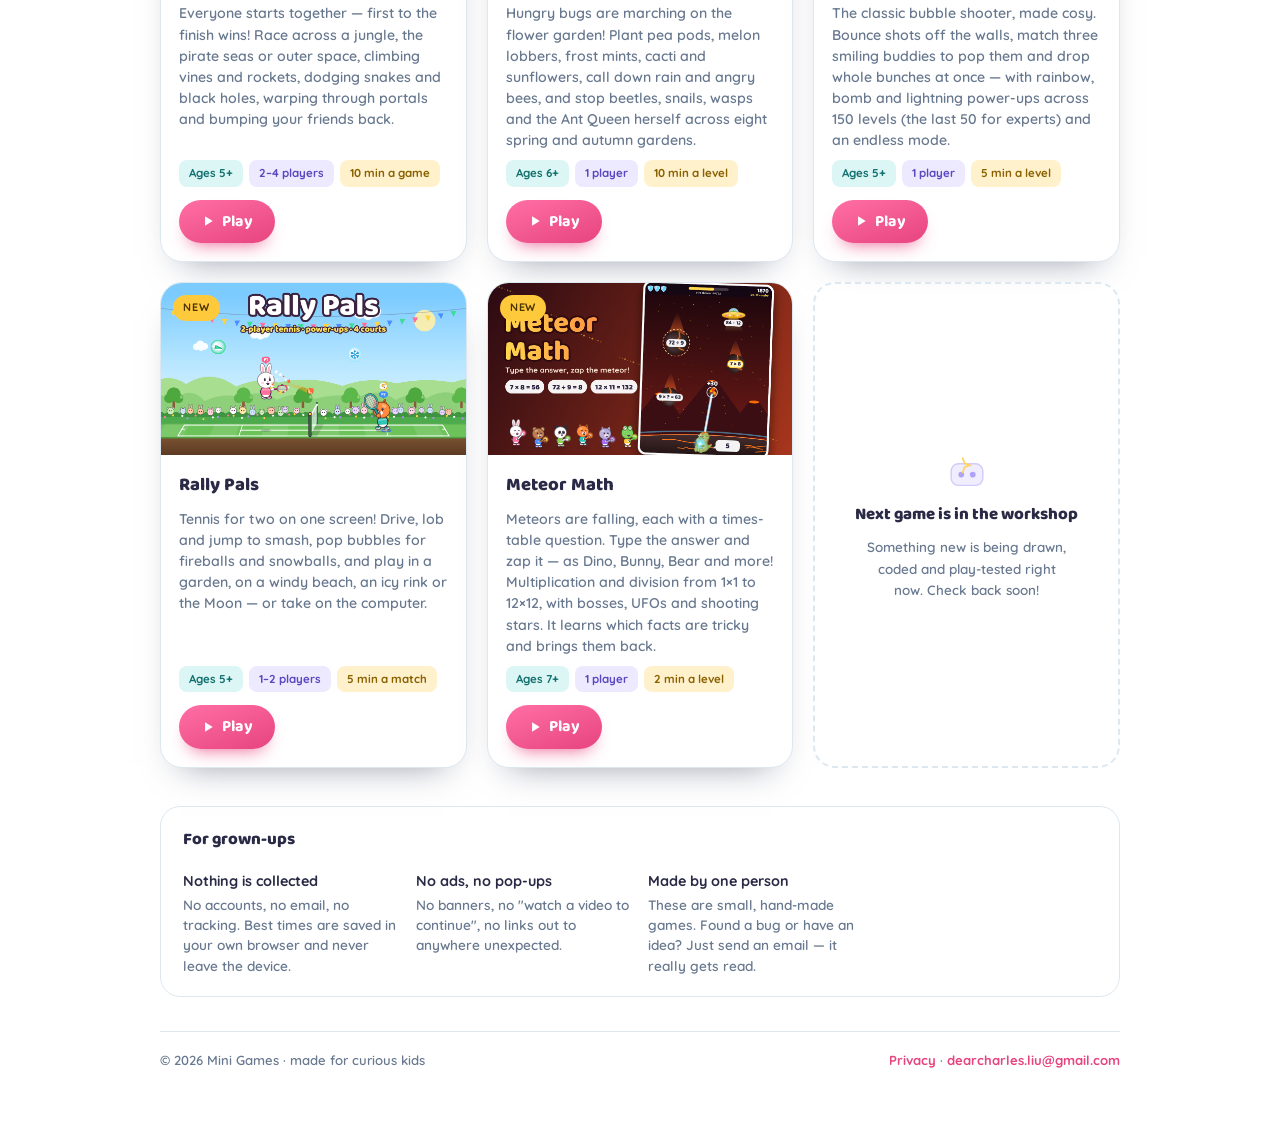
==== commit 18261181: "Add Bubble Buddies expert chapter: levels 101-150 with stone buddies and short aim guide Co-Authored" ====
--- a/index.html
+++ b/index.html
@@ -434,7 +434,7 @@
       </div>
       <div class="game-body">
         <h3>Bubble Buddies</h3>
-        <p>The classic bubble shooter, made cosy. Bounce shots off the walls, match three smiling buddies to pop them and drop whole bunches at once — with rainbow, bomb and lightning power-ups across 100 levels and an endless mode.</p>
+        <p>The classic bubble shooter, made cosy. Bounce shots off the walls, match three smiling buddies to pop them and drop whole bunches at once — with rainbow, bomb and lightning power-ups across 150 levels (the last 50 for experts) and an endless mode.</p>
         <ul class="facts">
           <li>Ages 5+</li>
           <li>1 player</li>
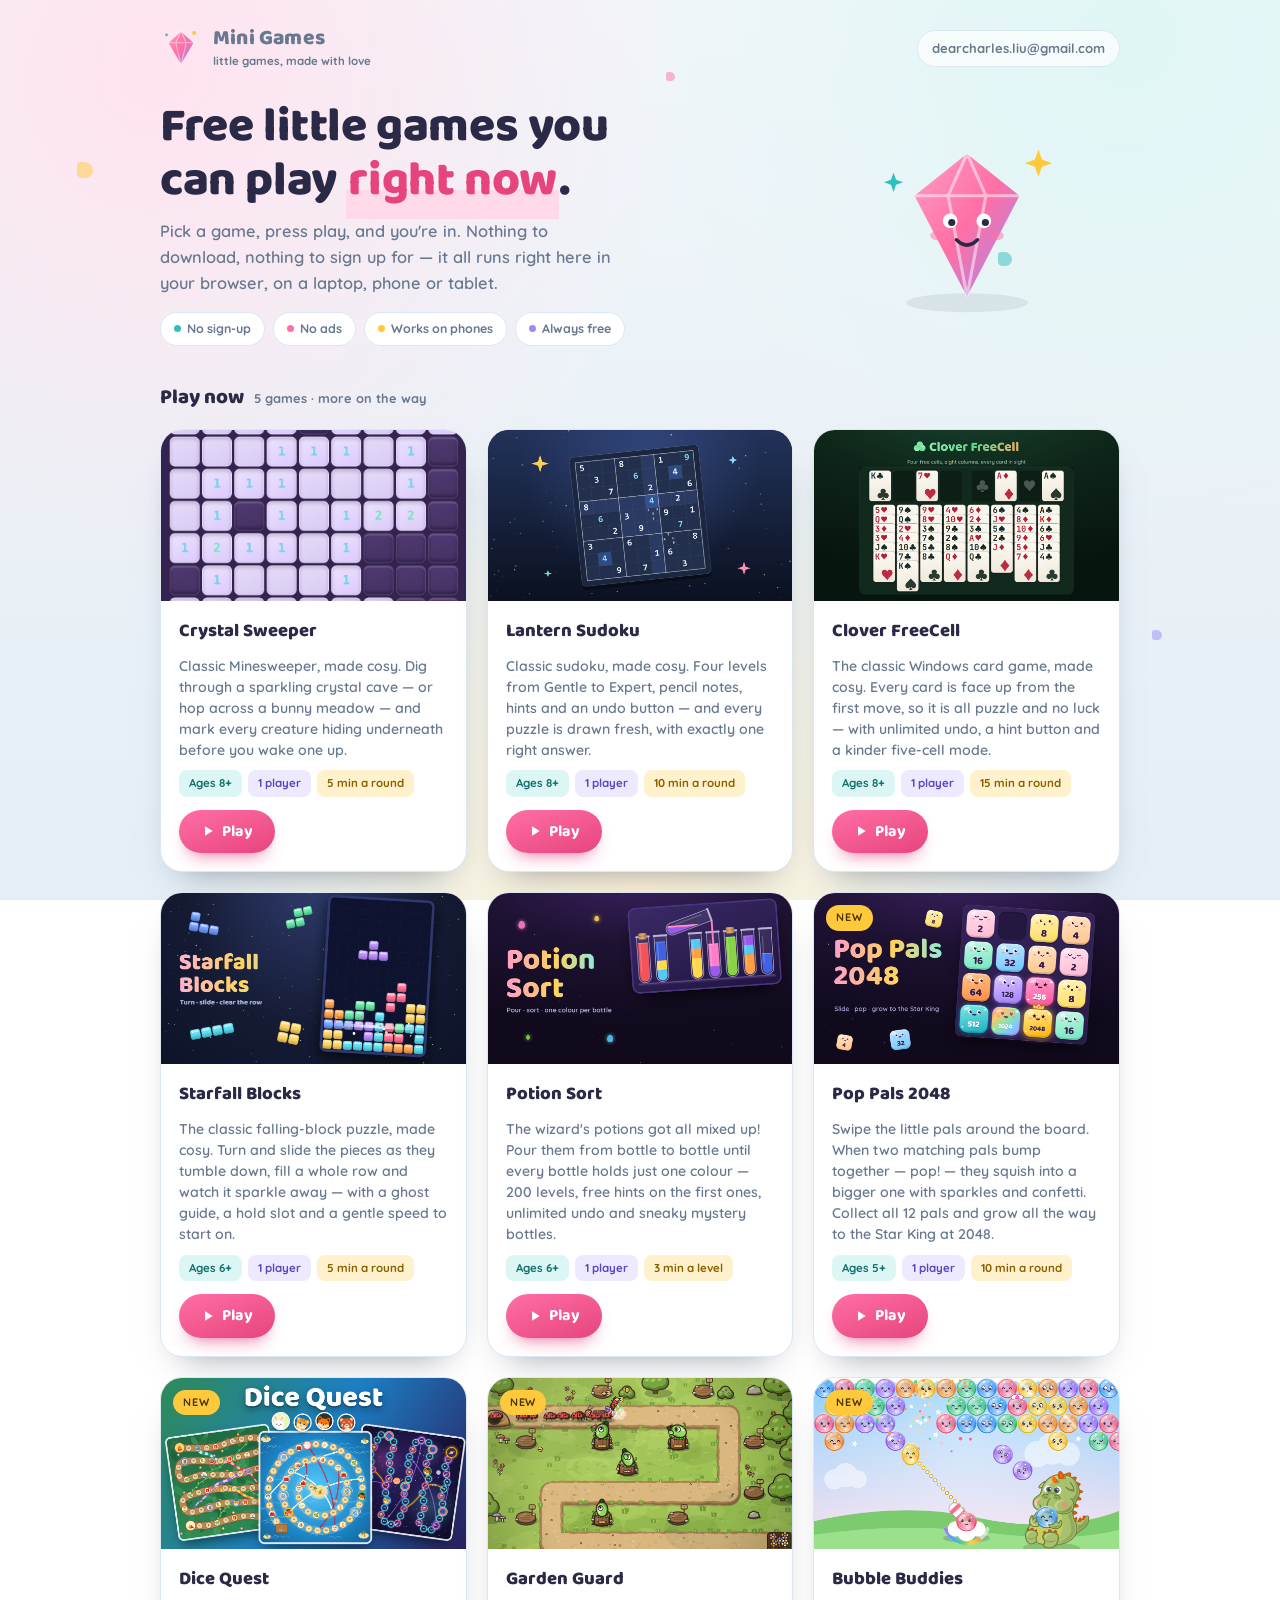
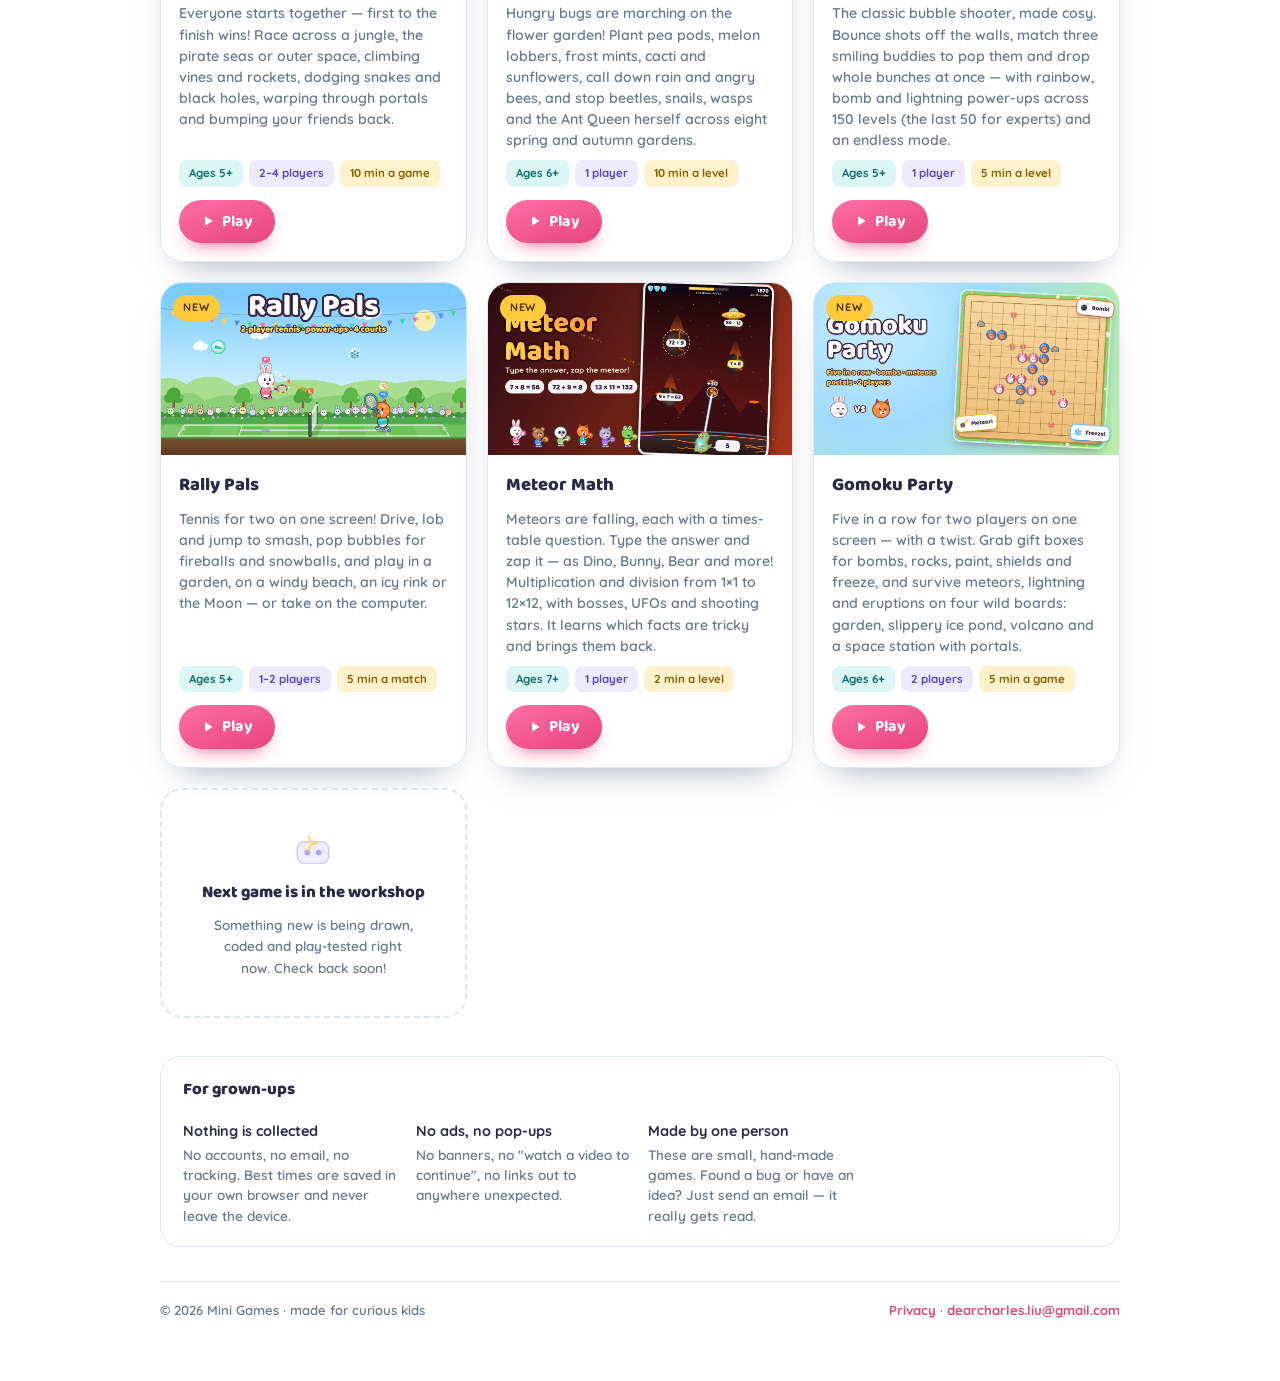
==== commit dc510314: "Add Gomoku Party: two-player five-in-a-row with party twists Same-screen gomoku for two players with" ====
--- a/index.html
+++ b/index.html
@@ -487,6 +487,26 @@
       </div>
     </a>
 
+    <a class="game" href="/games/gomoku-party/">
+      <div class="thumb">
+        <img src="/games/gomoku-party/cover.png" alt="The words Gomoku Party beside a wooden board in a flower garden where bunny stones and fox stones race for five in a row among gift boxes and rocks, with Bomb, Meteor and Freeze labels" width="1200" height="675" loading="lazy">
+        <span class="tag">New</span>
+      </div>
+      <div class="game-body">
+        <h3>Gomoku Party</h3>
+        <p>Five in a row for two players on one screen — with a twist. Grab gift boxes for bombs, rocks, paint, shields and freeze, and survive meteors, lightning and eruptions on four wild boards: garden, slippery ice pond, volcano and a space station with portals.</p>
+        <ul class="facts">
+          <li>Ages 6+</li>
+          <li>2 players</li>
+          <li>5 min a game</li>
+        </ul>
+        <span class="play">
+          <svg viewBox="0 0 24 24" aria-hidden="true"><path d="M7 4 L20 12 L7 20 Z" fill="currentColor"/></svg>
+          Play
+        </span>
+      </div>
+    </a>
+
     <div class="game soon">
       <svg viewBox="0 0 64 64" aria-hidden="true">
         <rect x="10" y="22" width="44" height="30" rx="10" fill="#EDE9FE" stroke="#C9BEF9" stroke-width="2"/>
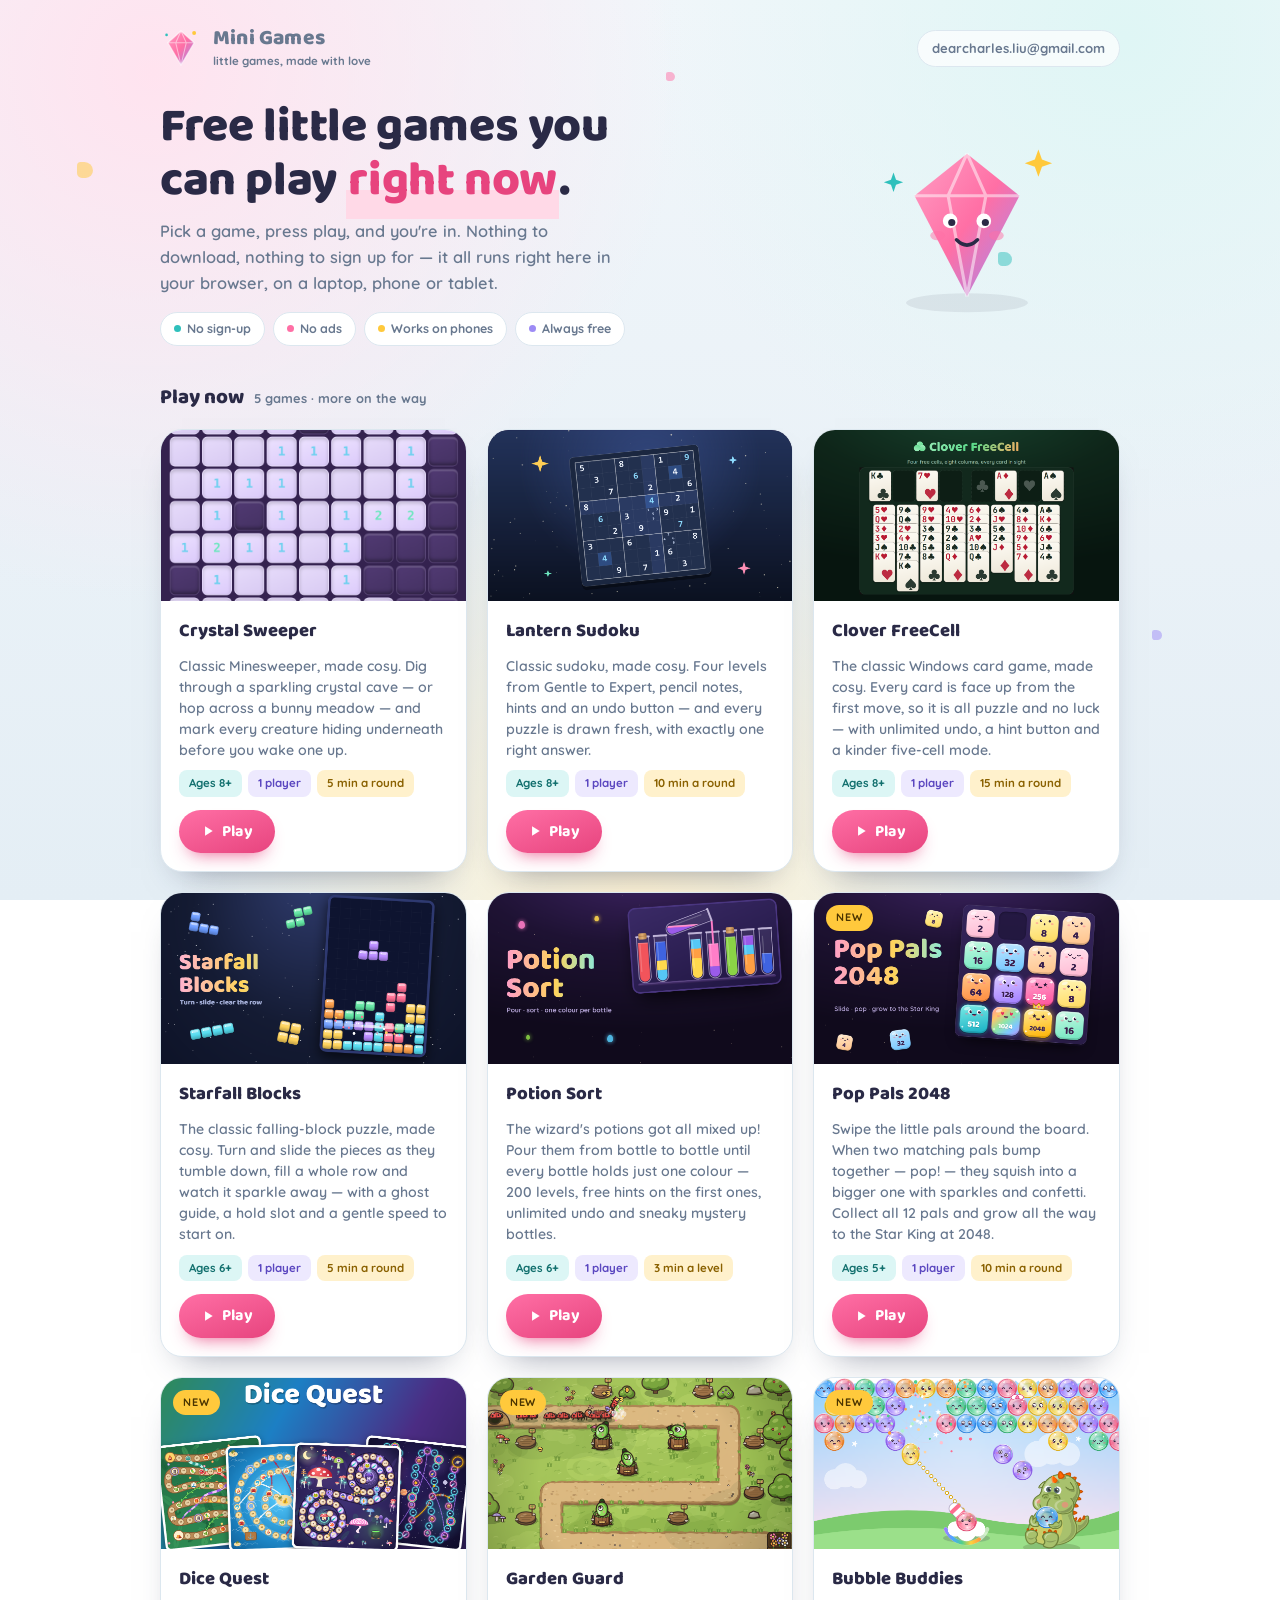
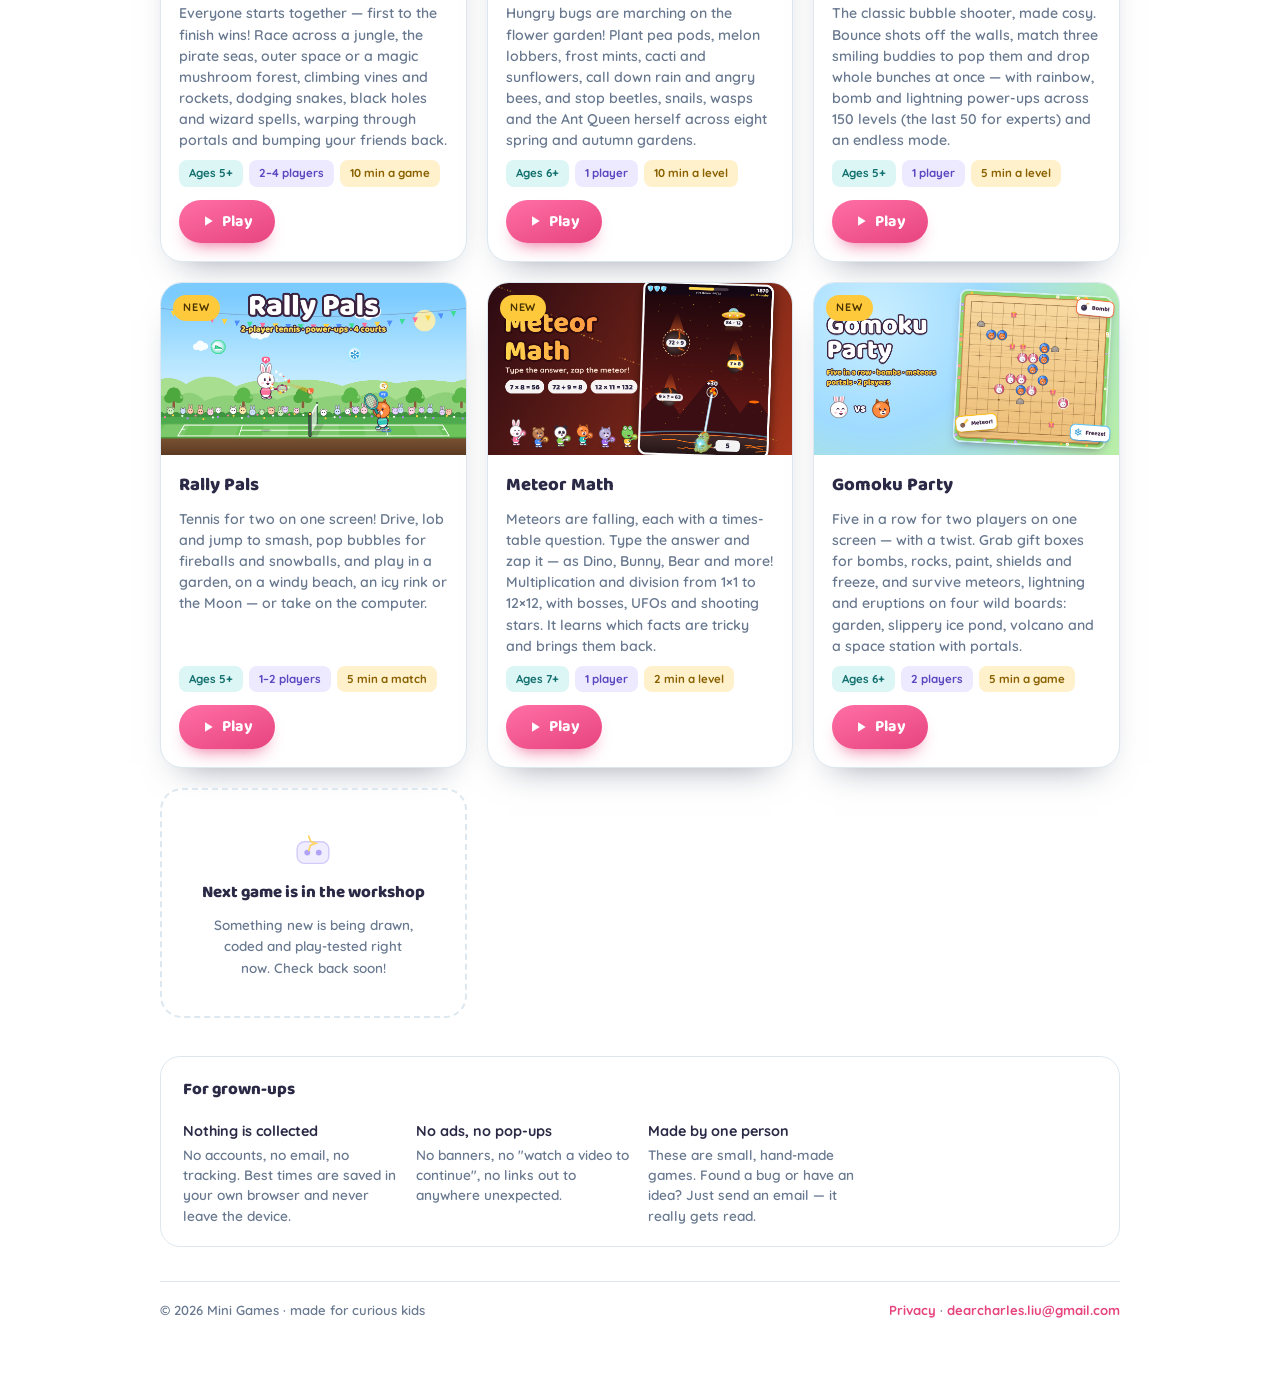
==== commit 626bef82: "Dice Quest: add Mushroom Hollow map, prize wheel, item stealing and comeback spins - New fourth map," ====
--- a/index.html
+++ b/index.html
@@ -389,12 +389,12 @@
 
     <a class="game" href="/games/dice-quest/">
       <div class="thumb">
-        <img src="/games/dice-quest/cover.png" alt="Three colourful race boards side by side: a jungle trail with snakes and vines, a spiral of islands in a pirate sea, and a glowing route through outer space" width="1200" height="675" loading="lazy">
+        <img src="/games/dice-quest/cover.png" alt="Four colourful race boards side by side: a jungle trail with snakes and vines, a spiral of islands in a pirate sea, a double spiral through a moonlit mushroom forest, and a glowing route through outer space" width="1200" height="675" loading="lazy">
         <span class="tag">New</span>
       </div>
       <div class="game-body">
         <h3>Dice Quest</h3>
-        <p>Everyone starts together — first to the finish wins! Race across a jungle, the pirate seas or outer space, climbing vines and rockets, dodging snakes and black holes, warping through portals and bumping your friends back.</p>
+        <p>Everyone starts together — first to the finish wins! Race across a jungle, the pirate seas, outer space or a magic mushroom forest, climbing vines and rockets, dodging snakes, black holes and wizard spells, warping through portals and bumping your friends back.</p>
         <ul class="facts">
           <li>Ages 5+</li>
           <li>2–4 players</li>
